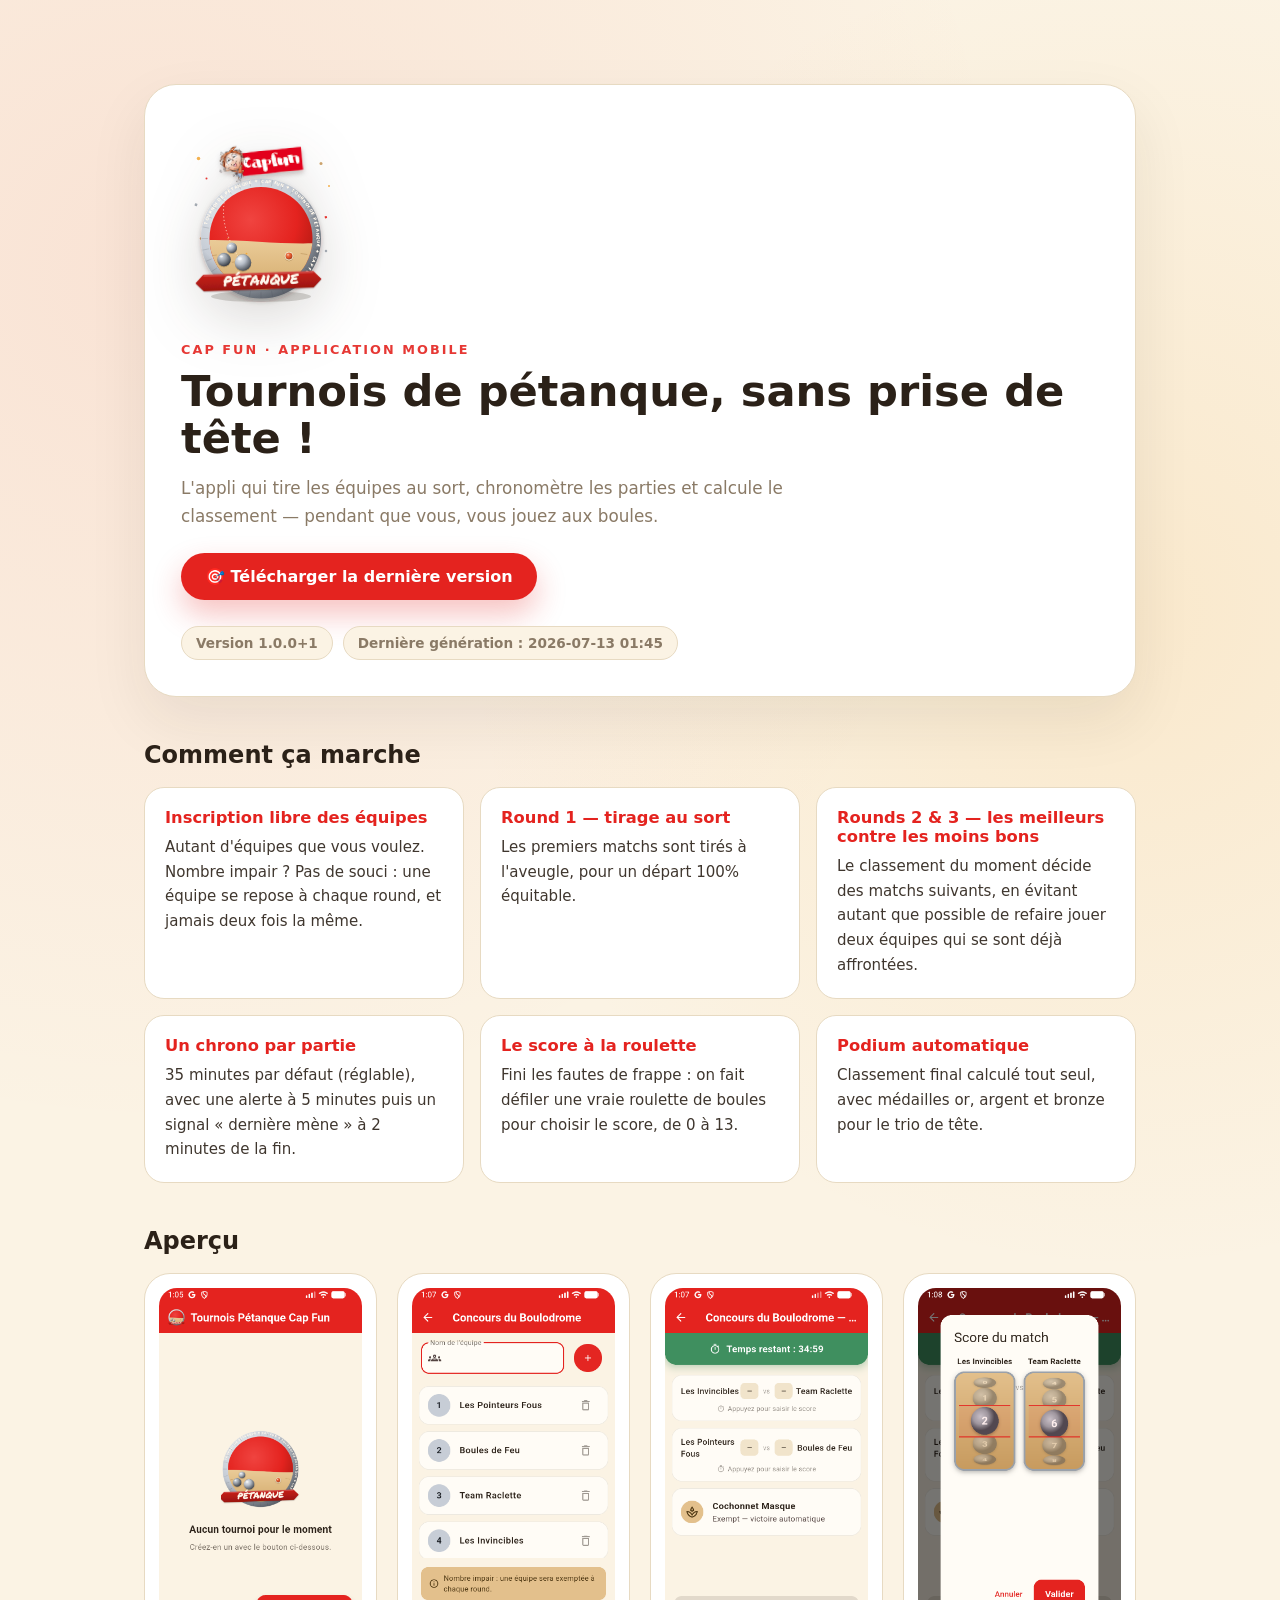
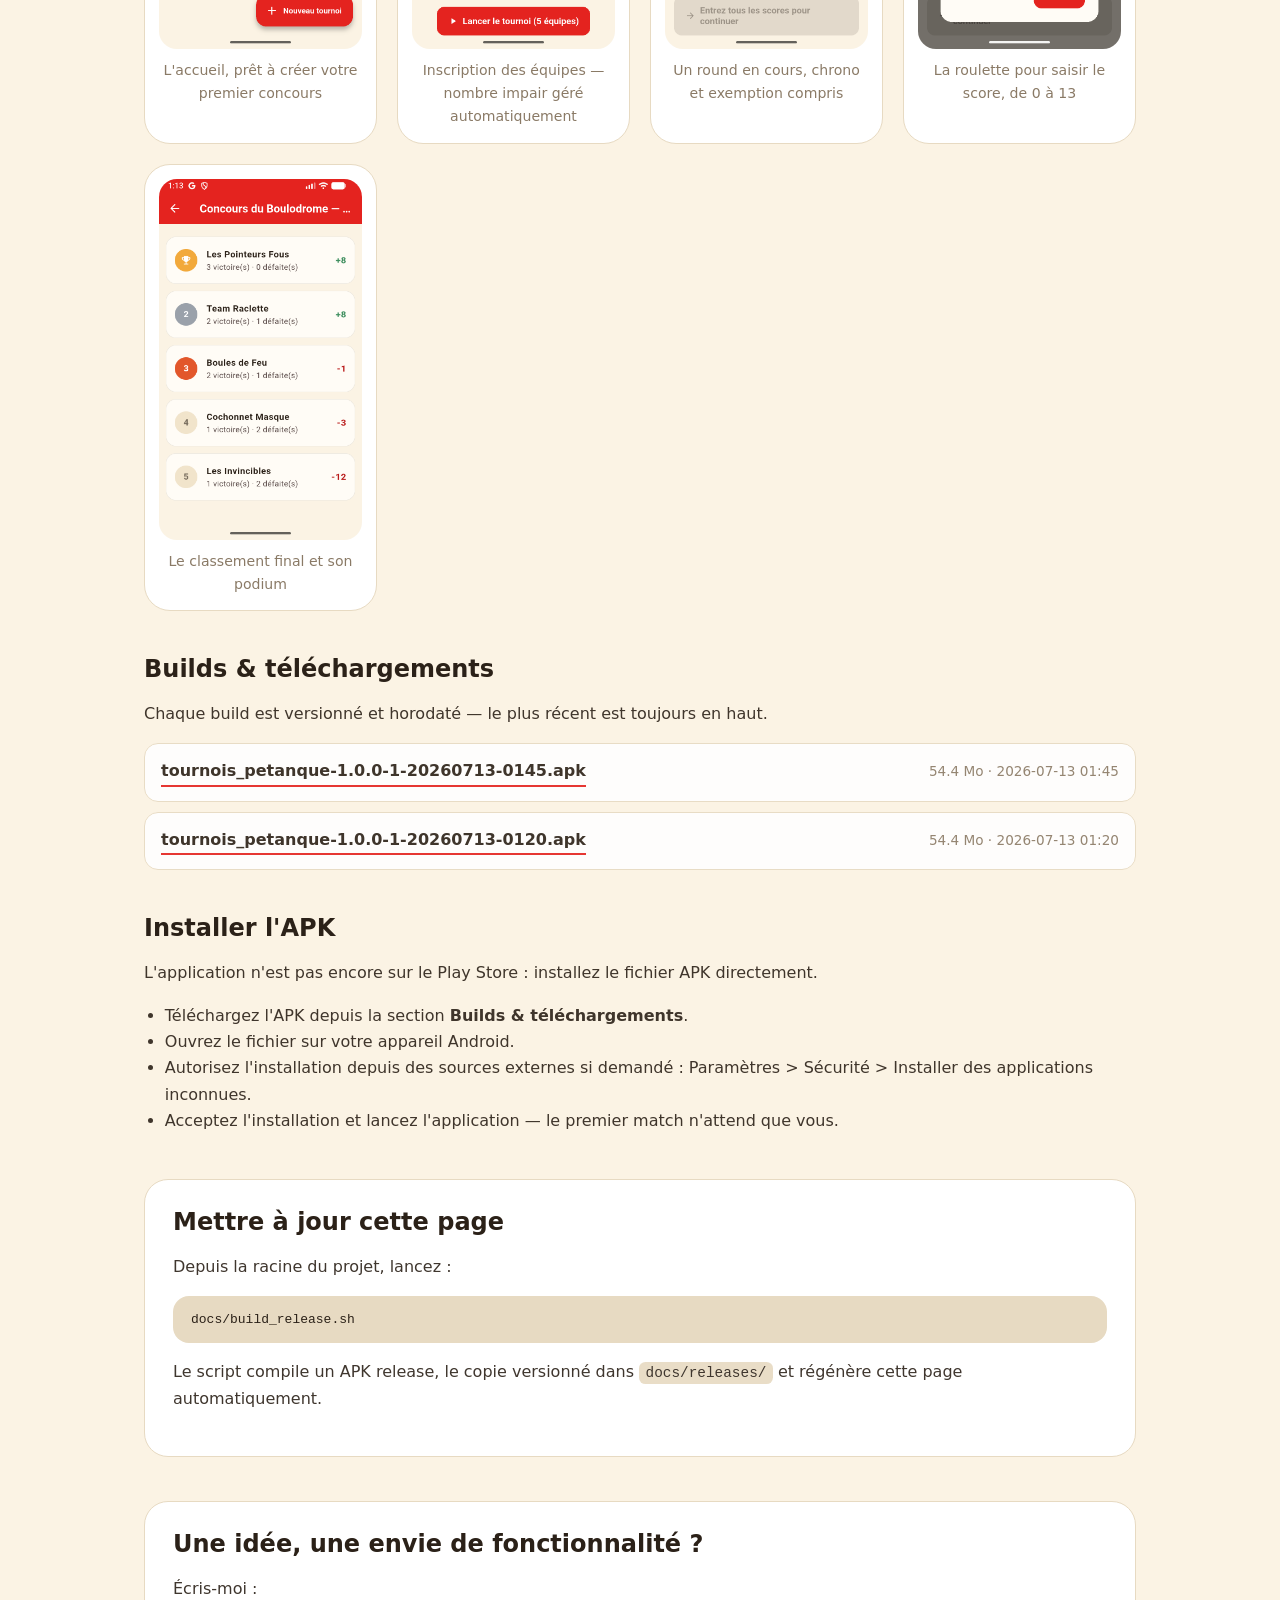
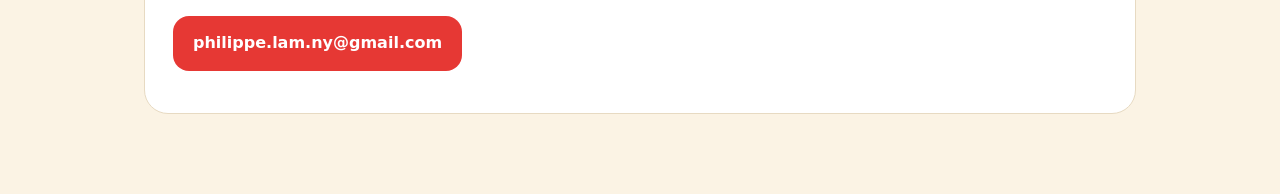
==== docs/index.html @ c79c9941 "ok" ====
<!DOCTYPE html>
<html lang="fr">
<head>
  <meta charset="UTF-8" />
  <meta name="viewport" content="width=device-width, initial-scale=1.0" />
  <meta name="theme-color" content="#E4231F" />
  <meta name="description" content="Cap Fun Pétanque — l'appli qui organise vos concours de pétanque en 3 rounds, tire au sort, chronomètre et calcule le classement." />
  <title>Tournois Pétanque Cap Fun</title>
  <link rel="icon" href="favicon.svg" type="image/svg+xml" />
  <link rel="stylesheet" href="styles.css" />
</head>
<body>
  <main>
    <section class="hero">
      <div class="hero-brand">
        <img src="logo.svg" alt="Logo Tournois Pétanque Cap Fun" class="hero-logo" />
        <div>
          <p class="eyebrow">Cap Fun · Application mobile</p>
          <h1>Tournois de pétanque, sans prise de tête !</h1>
          <p class="subtitle">L'appli qui tire les équipes au sort, chronomètre les parties et calcule le classement — pendant que vous, vous jouez aux boules.</p>
          <a class="cta" href="releases/tournois_petanque-1.0.0-1-20260713-0145.apk" download>🎯 Télécharger la dernière version</a>
        </div>
      </div>
      <div class="hero-badges">
        <span>Version 1.0.0+1</span>
        <span>Dernière génération : 2026-07-13 01:45</span>
      </div>
    </section>

    <section>
      <h2>Comment ça marche</h2>
      <div class="features-grid">
        <div class="feature-card"><h3>Inscription libre des équipes</h3><p>Autant d'équipes que vous voulez. Nombre impair ? Pas de souci : une équipe se repose à chaque round, et jamais deux fois la même.</p></div><div class="feature-card"><h3>Round 1 — tirage au sort</h3><p>Les premiers matchs sont tirés à l'aveugle, pour un départ 100% équitable.</p></div><div class="feature-card"><h3>Rounds 2 & 3 — les meilleurs contre les moins bons</h3><p>Le classement du moment décide des matchs suivants, en évitant autant que possible de refaire jouer deux équipes qui se sont déjà affrontées.</p></div><div class="feature-card"><h3>Un chrono par partie</h3><p>35 minutes par défaut (réglable), avec une alerte à 5 minutes puis un signal « dernière mène » à 2 minutes de la fin.</p></div><div class="feature-card"><h3>Le score à la roulette</h3><p>Fini les fautes de frappe : on fait défiler une vraie roulette de boules pour choisir le score, de 0 à 13.</p></div><div class="feature-card"><h3>Podium automatique</h3><p>Classement final calculé tout seul, avec médailles or, argent et bronze pour le trio de tête.</p></div>
      </div>
    </section>

    <section class="screens">
      <h2>Aperçu</h2>
      <div class="screens-grid">
        <div class="screen-card"><img src="screenshots/screen_home_empty.png" alt="L'accueil, prêt à créer votre premier concours" /><p>L'accueil, prêt à créer votre premier concours</p></div><div class="screen-card"><img src="screenshots/screen_registration.png" alt="Inscription des équipes — nombre impair géré automatiquement" /><p>Inscription des équipes — nombre impair géré automatiquement</p></div><div class="screen-card"><img src="screenshots/screen_round.png" alt="Un round en cours, chrono et exemption compris" /><p>Un round en cours, chrono et exemption compris</p></div><div class="screen-card"><img src="screenshots/screen_score_roulette.png" alt="La roulette pour saisir le score, de 0 à 13" /><p>La roulette pour saisir le score, de 0 à 13</p></div><div class="screen-card"><img src="screenshots/screen_standings.png" alt="Le classement final et son podium" /><p>Le classement final et son podium</p></div>
      </div>
    </section>

    <section id="builds">
      <h2>Builds &amp; téléchargements</h2>
      <p>Chaque build est versionné et horodaté — le plus récent est toujours en haut.</p>
      <ul class="link-list release-list">
        <li><a href="releases/tournois_petanque-1.0.0-1-20260713-0145.apk" download>tournois_petanque-1.0.0-1-20260713-0145.apk</a><span class="meta">54.4 Mo · 2026-07-13 01:45</span></li><li><a href="releases/tournois_petanque-1.0.0-1-20260713-0120.apk" download>tournois_petanque-1.0.0-1-20260713-0120.apk</a><span class="meta">54.4 Mo · 2026-07-13 01:20</span></li>
      </ul>
    </section>

    <section>
      <h2>Installer l'APK</h2>
      <p>L'application n'est pas encore sur le Play Store : installez le fichier APK directement.</p>
      <ul>
        <li>Téléchargez l'APK depuis la section <strong>Builds &amp; téléchargements</strong>.</li>
        <li>Ouvrez le fichier sur votre appareil Android.</li>
        <li>Autorisez l'installation depuis des sources externes si demandé : Paramètres &gt; Sécurité &gt; Installer des applications inconnues.</li>
        <li>Acceptez l'installation et lancez l'application — le premier match n'attend que vous.</li>
      </ul>
    </section>

    <section class="callout">
      <h2>Mettre à jour cette page</h2>
      <p>Depuis la racine du projet, lancez :</p>
      <pre>docs/build_release.sh</pre>
      <p>Le script compile un APK release, le copie versionné dans <code>docs/releases/</code> et régénère cette page automatiquement.</p>
    </section>

    <section class="contact-block">
      <h2>Une idée, une envie de fonctionnalité ?</h2>
      <p>Écris-moi :</p>
      <p class="contact-link"><a href="mailto:philippe.lam.ny@gmail.com?subject=Id%C3%A9e%20Tournois%20P%C3%A9tanque%20Cap%20Fun">philippe.lam.ny@gmail.com</a></p>
    </section>
  </main>
</body>
</html>
---- docs/styles.css ----
* {
  box-sizing: border-box;
}

:root {
  --bg: #FBF3E4;
  --card: #FFFFFF;
  --ink: #2B2118;
  --muted: #8A7A66;
  --accent: #E4231F;
  --accent-deep: #A8180F;
  --steel: #9AA1AA;
  --steel-light: #C7CDD6;
  --sand: #E3C08C;
  --sand-deep: #C79A5E;
  --spark: #F2A93B;
  --ring: #E7DAC2;
  color-scheme: light;
}

@media (prefers-color-scheme: dark) {
  :root {
    --bg: #1C140D;
    --card: #271C13;
    --ink: #F3E6D4;
    --muted: #B7A48C;
    --accent: #FF6B5F;
    --accent-deep: #FF9E94;
    --ring: #3A2C1E;
    color-scheme: dark;
  }
}

html, body {
  margin: 0;
  background: var(--bg);
  color: var(--ink);
  font-family: -apple-system, BlinkMacSystemFont, "Segoe UI", Inter, system-ui, sans-serif;
  -webkit-font-smoothing: antialiased;
}

body {
  background:
    radial-gradient(circle at 12% 8%, rgba(228, 35, 31, 0.08), transparent 26%),
    radial-gradient(circle at 88% 18%, rgba(242, 169, 59, 0.14), transparent 22%),
    var(--bg);
}

main {
  max-width: 1040px;
  margin: 0 auto;
  padding: 40px 24px 80px;
}

section {
  margin-top: 44px;
}

h2 {
  margin: 0 0 18px;
  font-size: 1.5rem;
  font-weight: 800;
}

p, li {
  color: var(--ink);
  opacity: 0.9;
  line-height: 1.65;
}

/* ---- hero ---- */

.hero {
  border: 1px solid var(--ring);
  background: var(--card);
  border-radius: 32px;
  padding: 36px;
  box-shadow: 0 24px 60px rgba(43, 33, 24, 0.08);
}

.hero-brand {
  display: flex;
  align-items: flex-start;
  gap: 28px;
  flex-wrap: wrap;
}

.hero-logo {
  width: 160px;
  min-width: 140px;
  flex-shrink: 0;
  filter: drop-shadow(0 18px 30px rgba(43, 33, 24, 0.18));
}

.eyebrow {
  margin: 0 0 8px;
  text-transform: uppercase;
  letter-spacing: 0.16em;
  color: var(--accent);
  font-weight: 800;
  font-size: 0.8rem;
}

.hero h1 {
  margin: 0;
  font-size: clamp(1.9rem, 3.6vw, 2.7rem);
  line-height: 1.08;
  font-weight: 800;
}

.subtitle {
  margin: 14px 0 0;
  max-width: 620px;
  color: var(--muted);
  font-size: 1.05rem;
  opacity: 1;
}

.cta {
  display: inline-flex;
  align-items: center;
  gap: 8px;
  margin-top: 22px;
  padding: 14px 24px;
  border-radius: 999px;
  background: var(--accent);
  color: #fff;
  font-weight: 800;
  text-decoration: none;
  box-shadow: 0 14px 30px rgba(228, 35, 31, 0.28);
}

.cta:hover {
  background: var(--accent-deep);
}

.hero-badges {
  display: flex;
  flex-wrap: wrap;
  gap: 10px;
  margin-top: 26px;
}

.hero-badges span {
  display: inline-flex;
  align-items: center;
  padding: 8px 14px;
  border-radius: 999px;
  border: 1px solid var(--ring);
  background: var(--bg);
  font-size: 0.85rem;
  font-weight: 700;
  color: var(--muted);
}

/* ---- features ---- */

.features-grid {
  display: grid;
  gap: 16px;
  grid-template-columns: repeat(auto-fit, minmax(240px, 1fr));
}

.feature-card {
  background: var(--card);
  border: 1px solid var(--ring);
  border-radius: 20px;
  padding: 20px;
}

.feature-card h3 {
  margin: 0 0 8px;
  font-size: 1.02rem;
  font-weight: 800;
  color: var(--accent);
}

.feature-card p {
  margin: 0;
  font-size: 0.94rem;
}

/* ---- screenshots ---- */

.screens-grid {
  display: grid;
  gap: 20px;
  grid-template-columns: repeat(auto-fit, minmax(210px, 1fr));
}

.screen-card {
  background: var(--card);
  border: 1px solid var(--ring);
  border-radius: 26px;
  padding: 14px;
}

.screen-card img {
  width: 100%;
  height: auto;
  border-radius: 18px;
  display: block;
  margin-bottom: 10px;
}

.screen-card p {
  margin: 0;
  font-size: 0.88rem;
  text-align: center;
  color: var(--muted);
  opacity: 1;
}

/* ---- lists / releases ---- */

ul {
  padding-left: 1.3rem;
  margin: 0;
}

ul.link-list {
  list-style: none;
  padding: 0;
  margin: 0;
}

.release-list li {
  display: flex;
  align-items: baseline;
  justify-content: space-between;
  flex-wrap: wrap;
  gap: 6px;
  padding: 14px 16px;
  margin-bottom: 10px;
  background: var(--card);
  border: 1px solid var(--ring);
  border-radius: 14px;
}

.release-list a {
  color: var(--ink);
  font-weight: 700;
  text-decoration: none;
  border-bottom: 2px solid var(--accent);
}

.release-list a:hover {
  color: var(--accent);
}

.release-list .meta {
  color: var(--muted);
  font-size: 0.85rem;
}

code {
  font-family: ui-monospace, SFMono-Regular, Menlo, Monaco, Consolas, "Liberation Mono", "Courier New", monospace;
  background: var(--ring);
  padding: 0.2rem 0.4rem;
  border-radius: 0.4rem;
  font-size: 0.9em;
}

pre {
  margin: 14px 0 0;
  padding: 16px 18px;
  border-radius: 16px;
  background: var(--ring);
  overflow-x: auto;
}

.callout {
  border: 1px solid var(--ring);
  background: var(--card);
  padding: 28px;
  border-radius: 24px;
}

.contact-block {
  border: 1px solid var(--ring);
  background: var(--card);
  padding: 28px;
  border-radius: 24px;
}

.contact-block p {
  margin: 0 0 14px;
}

.contact-link a {
  display: inline-flex;
  align-items: center;
  padding: 14px 20px;
  border-radius: 16px;
  background: var(--accent);
  color: #fff;
  font-weight: 700;
  text-decoration: none;
}

.contact-link a:hover {
  background: var(--accent-deep);
}

@media (max-width: 720px) {
  main {
    padding: 24px 16px 56px;
  }

  .hero {
    padding: 24px;
  }

  .hero-brand {
    justify-content: center;
    text-align: center;
  }

  .hero-logo {
    width: 120px;
    min-width: auto;
    margin: 0 auto;
  }

  .hero-badges {
    justify-content: center;
  }

  .subtitle {
    max-width: none;
  }
}
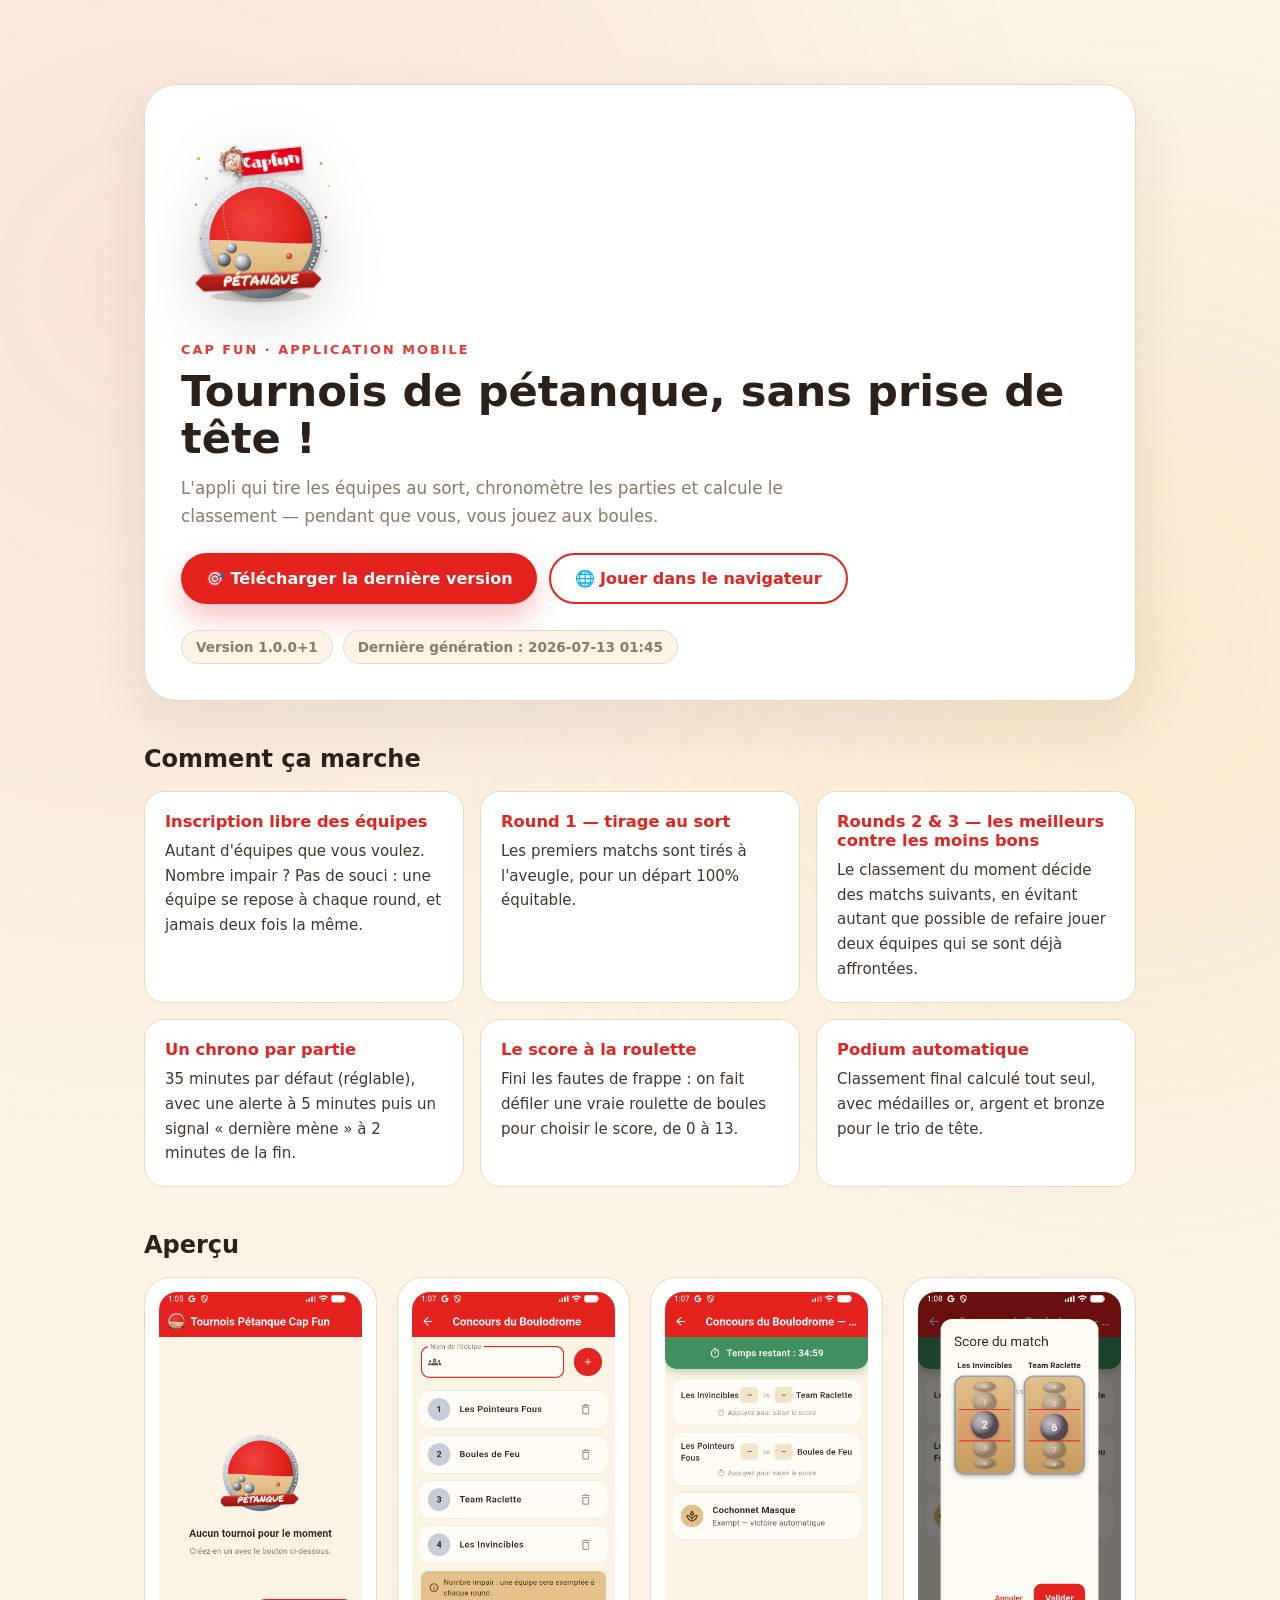
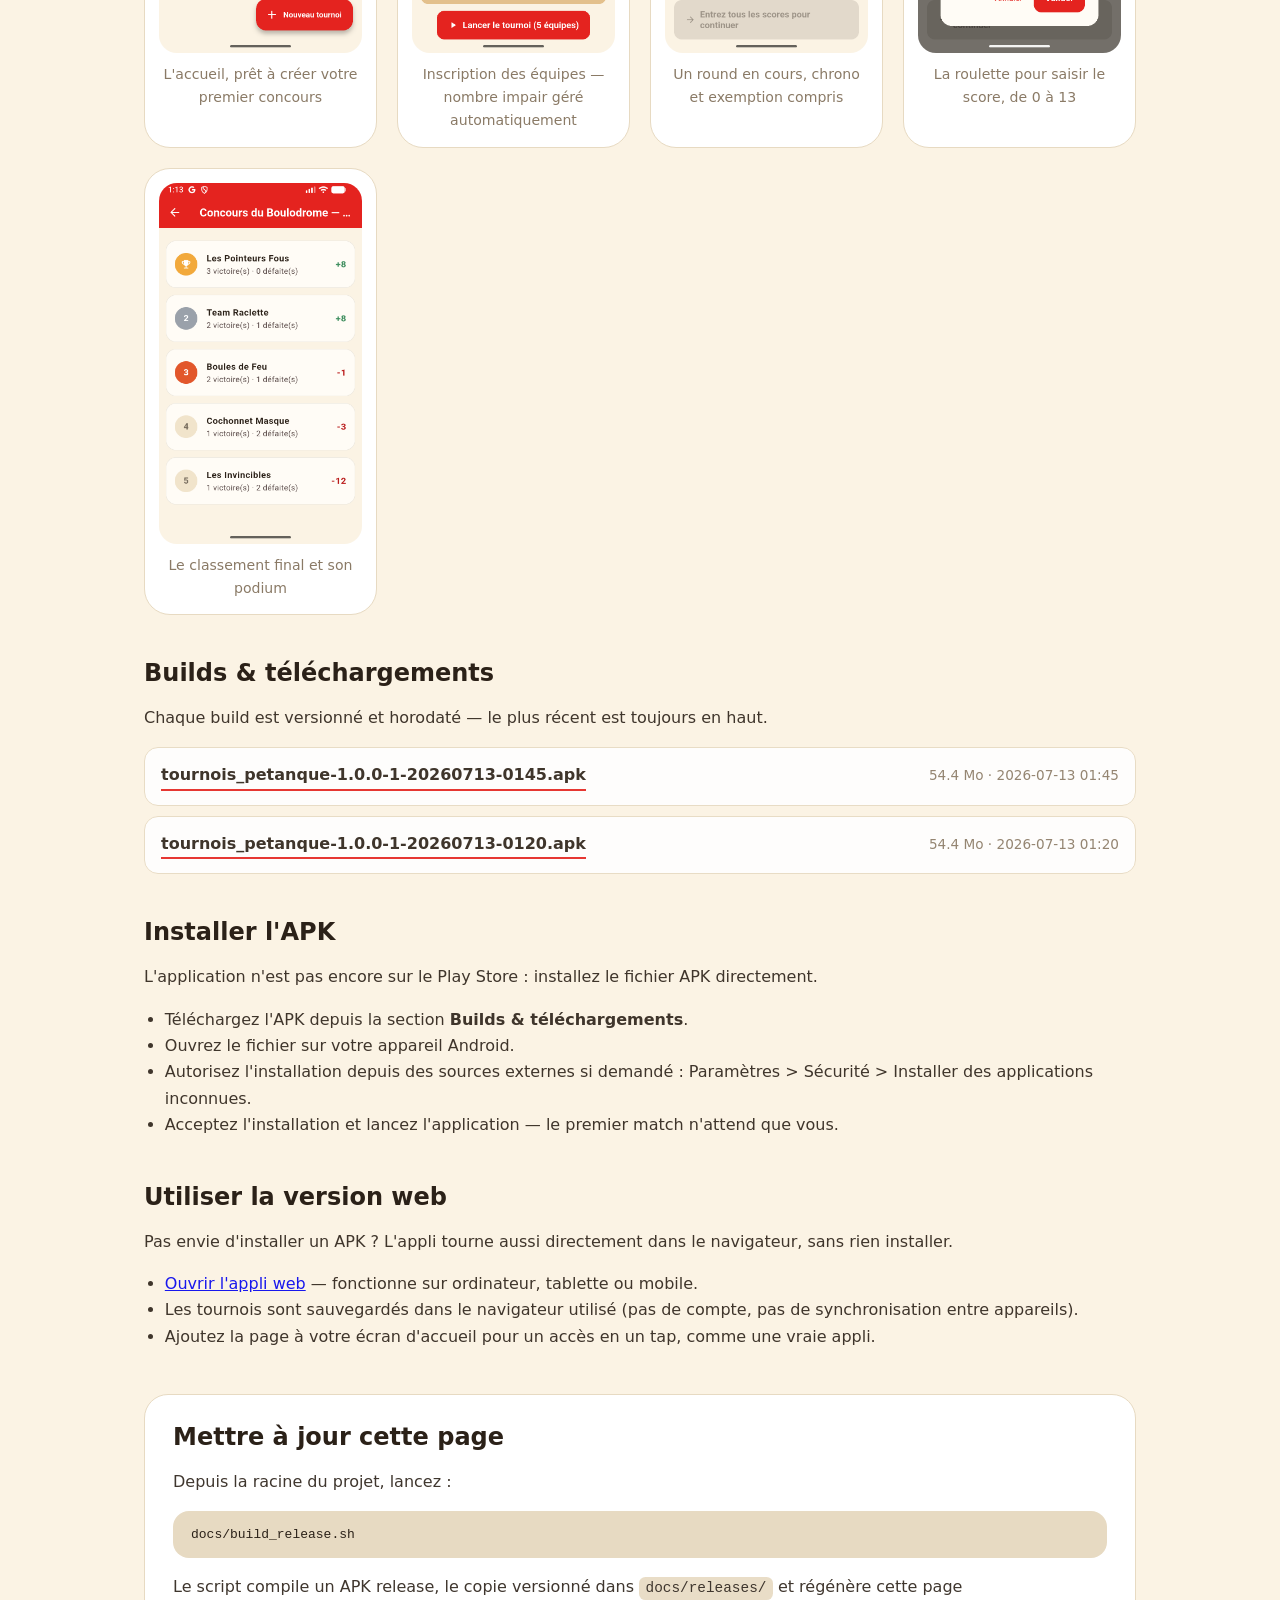
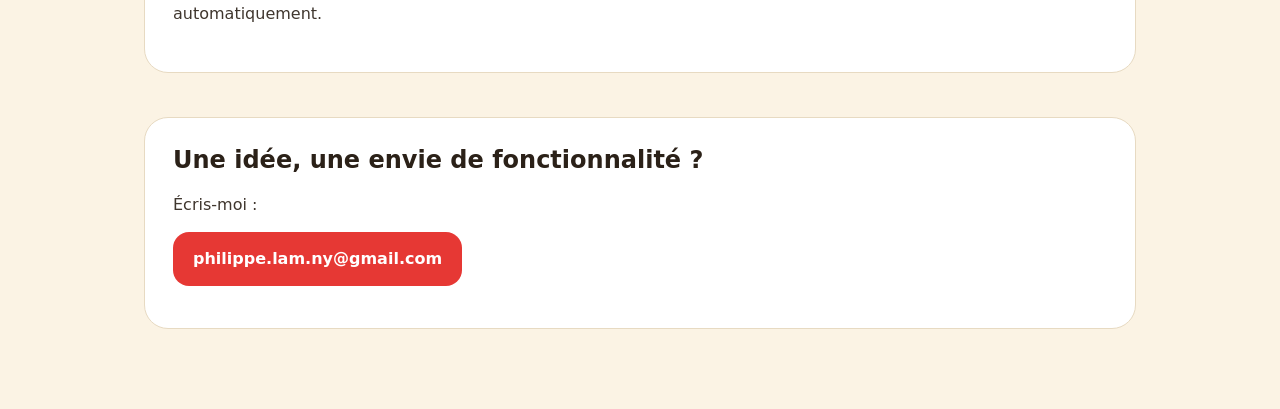
==== commit 69ae4435: "version web" ====
--- a/docs/index.html
+++ b/docs/index.html
@@ -18,7 +18,10 @@
           <p class="eyebrow">Cap Fun · Application mobile</p>
           <h1>Tournois de pétanque, sans prise de tête !</h1>
           <p class="subtitle">L'appli qui tire les équipes au sort, chronomètre les parties et calcule le classement — pendant que vous, vous jouez aux boules.</p>
-          <a class="cta" href="releases/tournois_petanque-1.0.0-1-20260713-0145.apk" download>🎯 Télécharger la dernière version</a>
+          <div class="hero-ctas">
+            <a class="cta" href="releases/tournois_petanque-1.0.0-1-20260713-0145.apk" download>🎯 Télécharger la dernière version</a>
+            <a class="cta secondary" href="appli/">🌐 Jouer dans le navigateur</a>
+          </div>
         </div>
       </div>
       <div class="hero-badges">
@@ -60,6 +63,16 @@
       </ul>
     </section>
 
+    <section>
+      <h2>Utiliser la version web</h2>
+      <p>Pas envie d'installer un APK ? L'appli tourne aussi directement dans le navigateur, sans rien installer.</p>
+      <ul>
+        <li><a href="appli/">Ouvrir l'appli web</a> — fonctionne sur ordinateur, tablette ou mobile.</li>
+        <li>Les tournois sont sauvegardés dans le navigateur utilisé (pas de compte, pas de synchronisation entre appareils).</li>
+        <li>Ajoutez la page à votre écran d'accueil pour un accès en un tap, comme une vraie appli.</li>
+      </ul>
+    </section>
+
     <section class="callout">
       <h2>Mettre à jour cette page</h2>
       <p>Depuis la racine du projet, lancez :</p>
--- a/docs/styles.css
+++ b/docs/styles.css
@@ -116,6 +116,12 @@
   opacity: 1;
 }
 
+.hero-ctas {
+  display: flex;
+  flex-wrap: wrap;
+  gap: 12px;
+}
+
 .cta {
   display: inline-flex;
   align-items: center;
@@ -134,6 +140,18 @@
   background: var(--accent-deep);
 }
 
+.cta.secondary {
+  background: transparent;
+  color: var(--accent);
+  border: 2px solid var(--accent);
+  box-shadow: none;
+}
+
+.cta.secondary:hover {
+  background: var(--accent);
+  color: #fff;
+}
+
 .hero-badges {
   display: flex;
   flex-wrap: wrap;
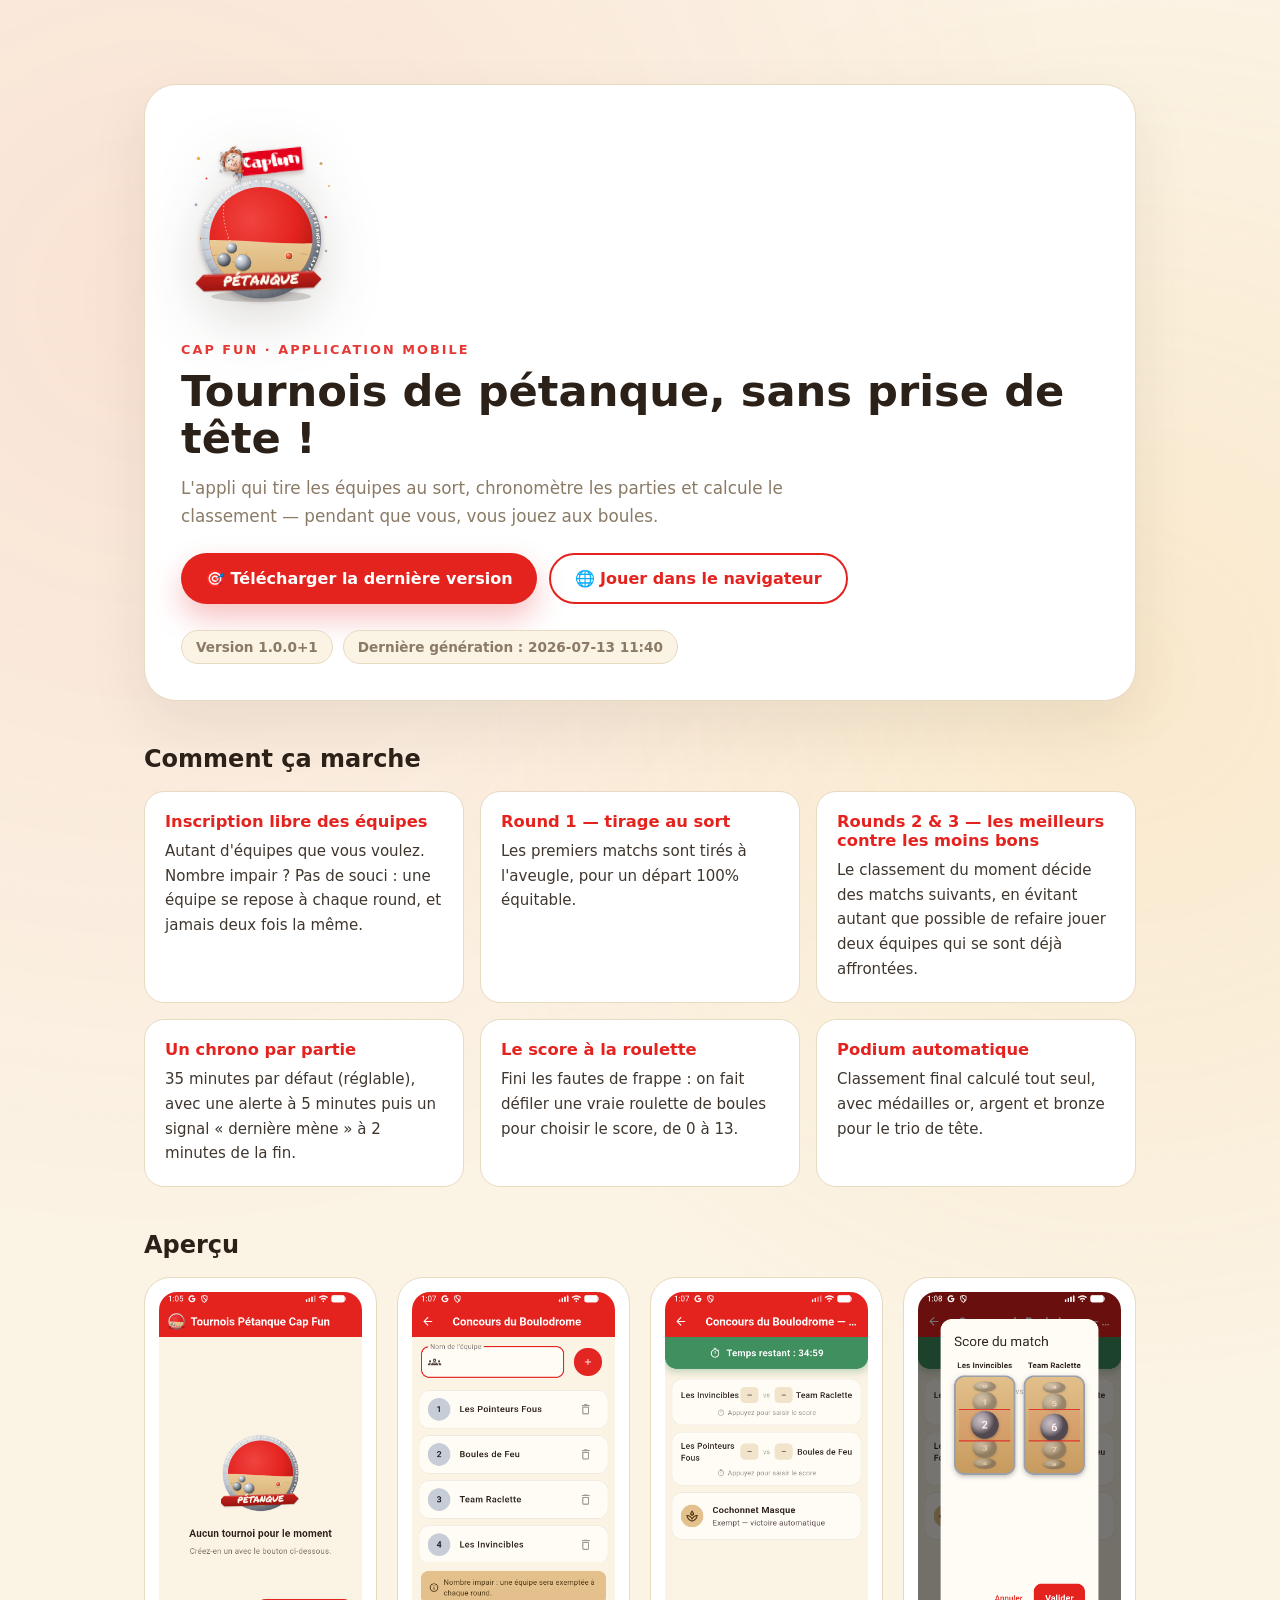
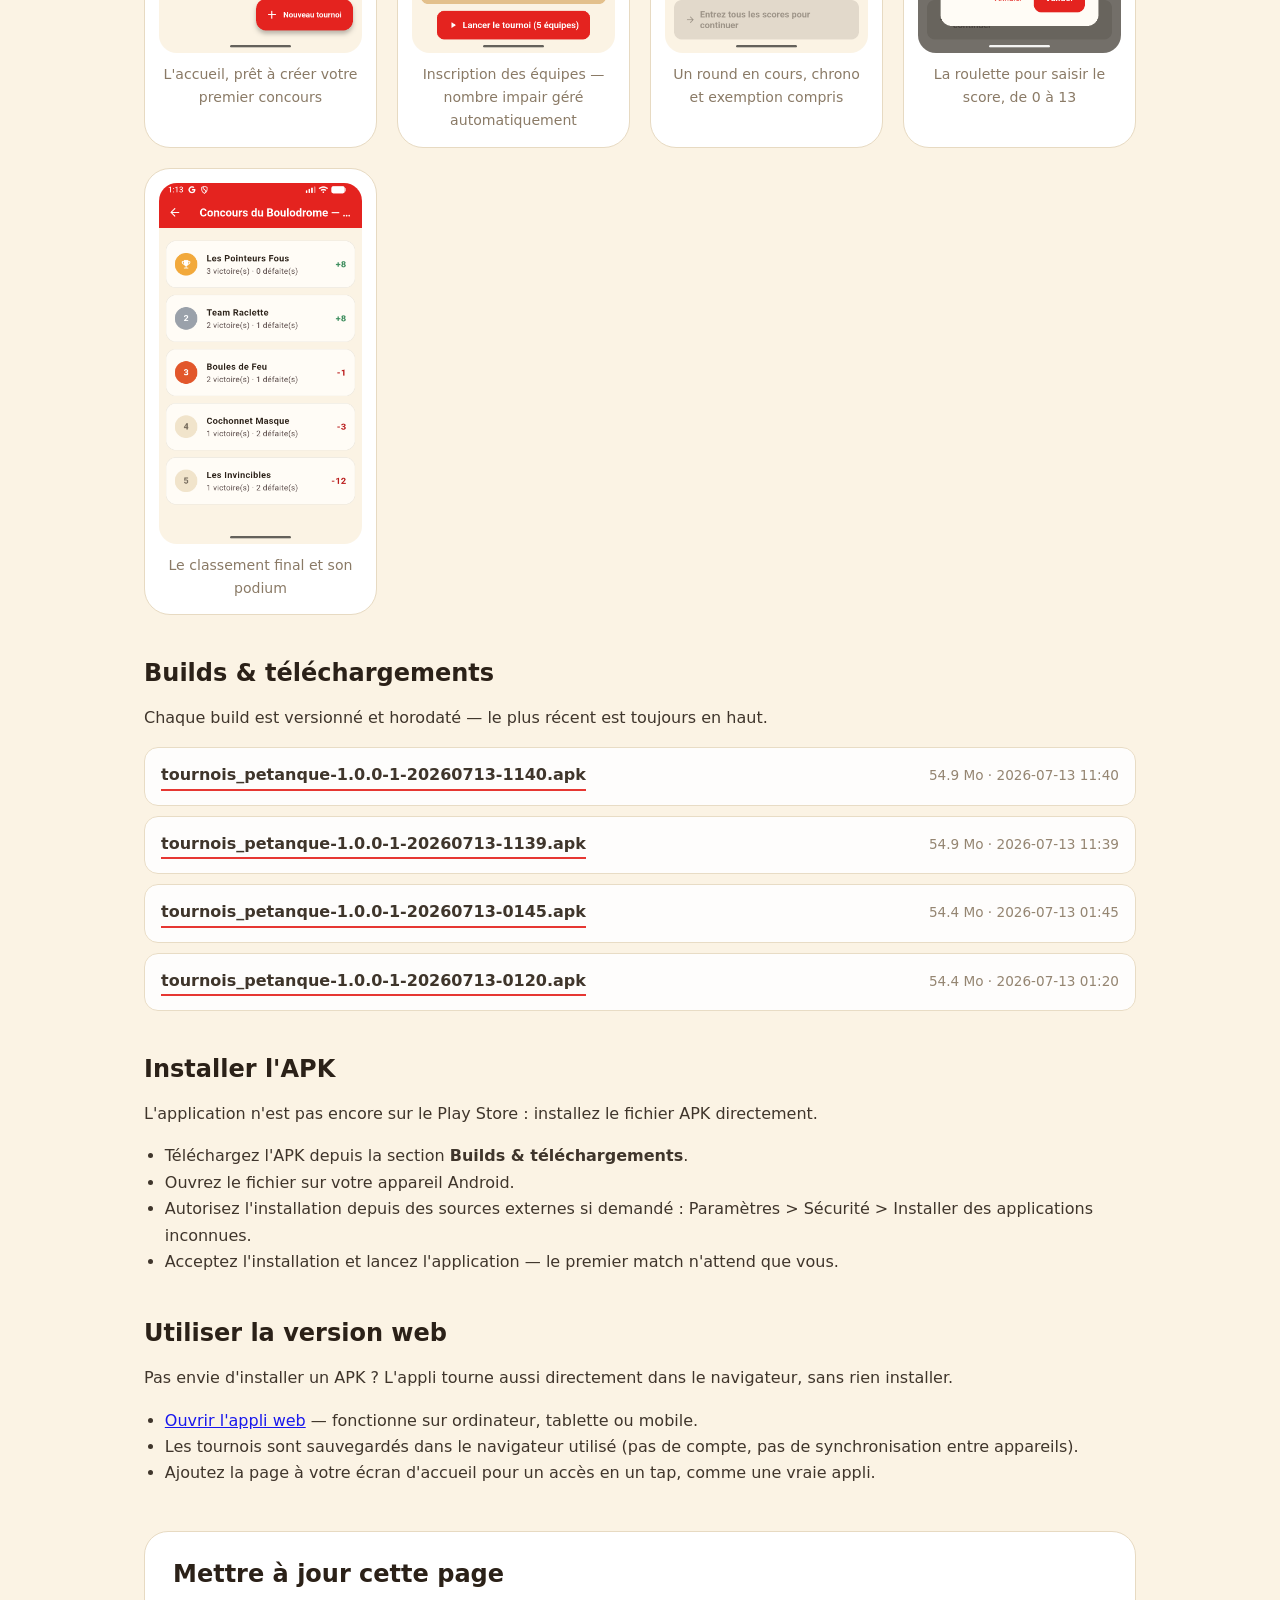
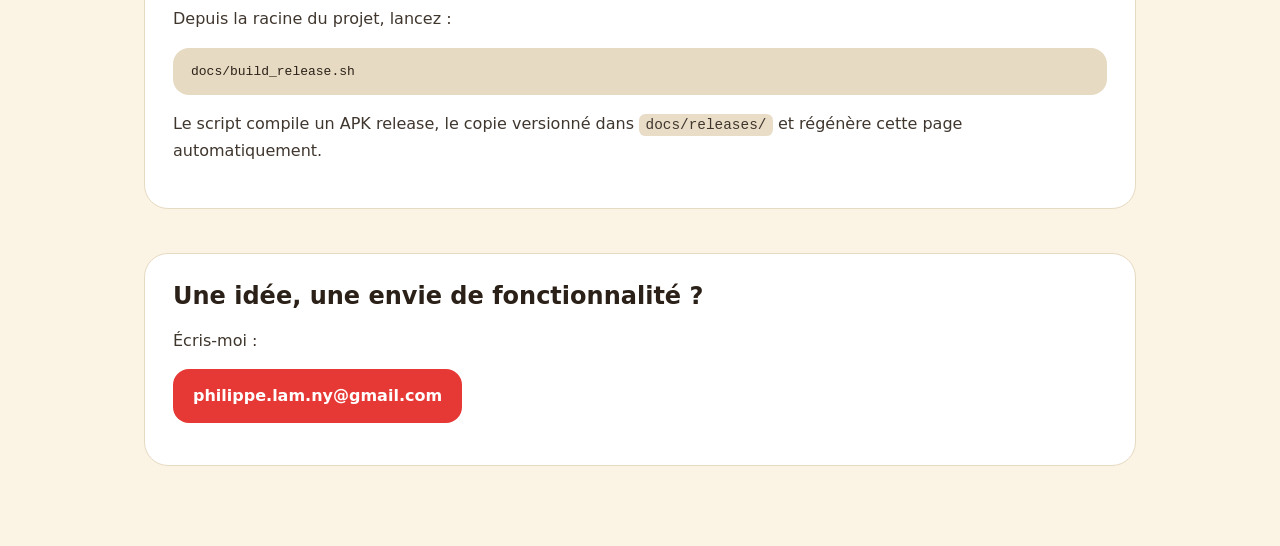
==== commit 8ab76a2b: "affiche du score" ====
--- a/docs/index.html
+++ b/docs/index.html
@@ -19,14 +19,14 @@
           <h1>Tournois de pétanque, sans prise de tête !</h1>
           <p class="subtitle">L'appli qui tire les équipes au sort, chronomètre les parties et calcule le classement — pendant que vous, vous jouez aux boules.</p>
           <div class="hero-ctas">
-            <a class="cta" href="releases/tournois_petanque-1.0.0-1-20260713-0145.apk" download>🎯 Télécharger la dernière version</a>
+            <a class="cta" href="releases/tournois_petanque-1.0.0-1-20260713-1140.apk" download>🎯 Télécharger la dernière version</a>
             <a class="cta secondary" href="appli/">🌐 Jouer dans le navigateur</a>
           </div>
         </div>
       </div>
       <div class="hero-badges">
         <span>Version 1.0.0+1</span>
-        <span>Dernière génération : 2026-07-13 01:45</span>
+        <span>Dernière génération : 2026-07-13 11:40</span>
       </div>
     </section>
 
@@ -48,7 +48,7 @@
       <h2>Builds &amp; téléchargements</h2>
       <p>Chaque build est versionné et horodaté — le plus récent est toujours en haut.</p>
       <ul class="link-list release-list">
-        <li><a href="releases/tournois_petanque-1.0.0-1-20260713-0145.apk" download>tournois_petanque-1.0.0-1-20260713-0145.apk</a><span class="meta">54.4 Mo · 2026-07-13 01:45</span></li><li><a href="releases/tournois_petanque-1.0.0-1-20260713-0120.apk" download>tournois_petanque-1.0.0-1-20260713-0120.apk</a><span class="meta">54.4 Mo · 2026-07-13 01:20</span></li>
+        <li><a href="releases/tournois_petanque-1.0.0-1-20260713-1140.apk" download>tournois_petanque-1.0.0-1-20260713-1140.apk</a><span class="meta">54.9 Mo · 2026-07-13 11:40</span></li><li><a href="releases/tournois_petanque-1.0.0-1-20260713-1139.apk" download>tournois_petanque-1.0.0-1-20260713-1139.apk</a><span class="meta">54.9 Mo · 2026-07-13 11:39</span></li><li><a href="releases/tournois_petanque-1.0.0-1-20260713-0145.apk" download>tournois_petanque-1.0.0-1-20260713-0145.apk</a><span class="meta">54.4 Mo · 2026-07-13 01:45</span></li><li><a href="releases/tournois_petanque-1.0.0-1-20260713-0120.apk" download>tournois_petanque-1.0.0-1-20260713-0120.apk</a><span class="meta">54.4 Mo · 2026-07-13 01:20</span></li>
       </ul>
     </section>
 
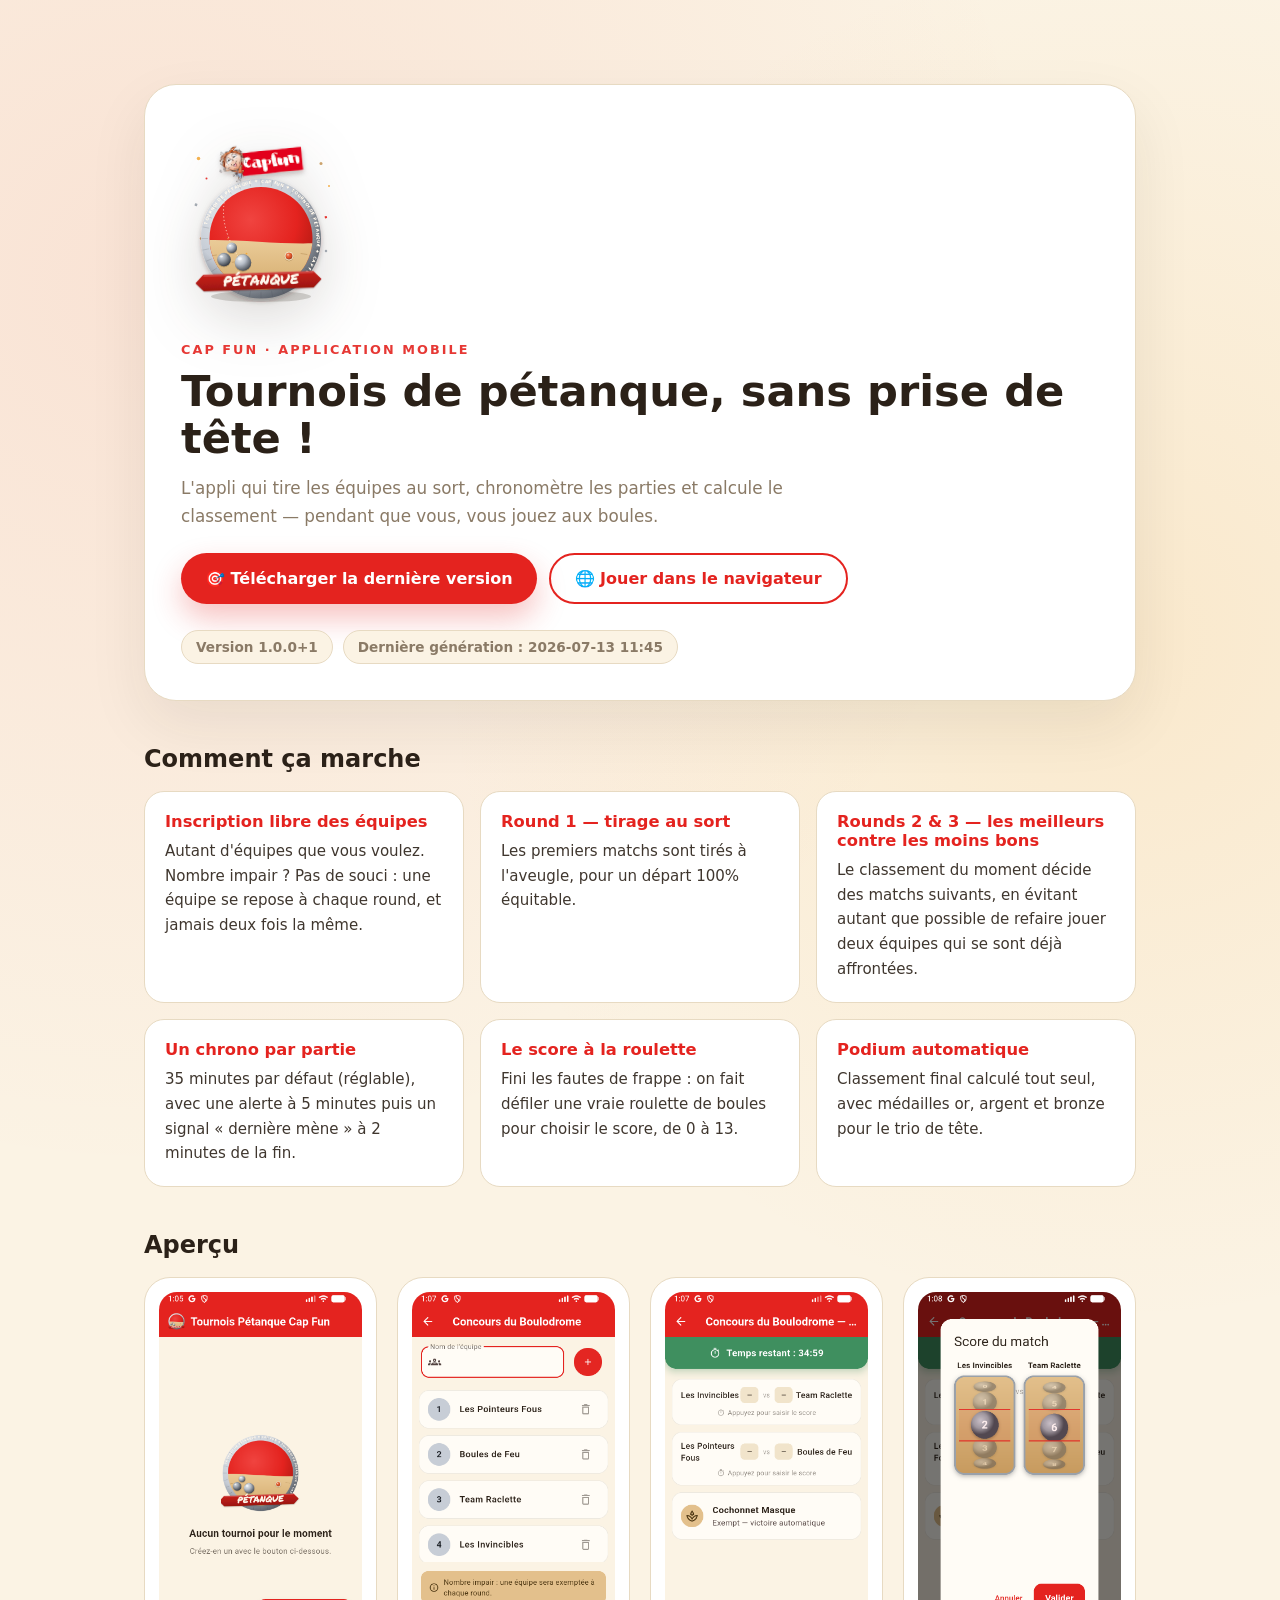
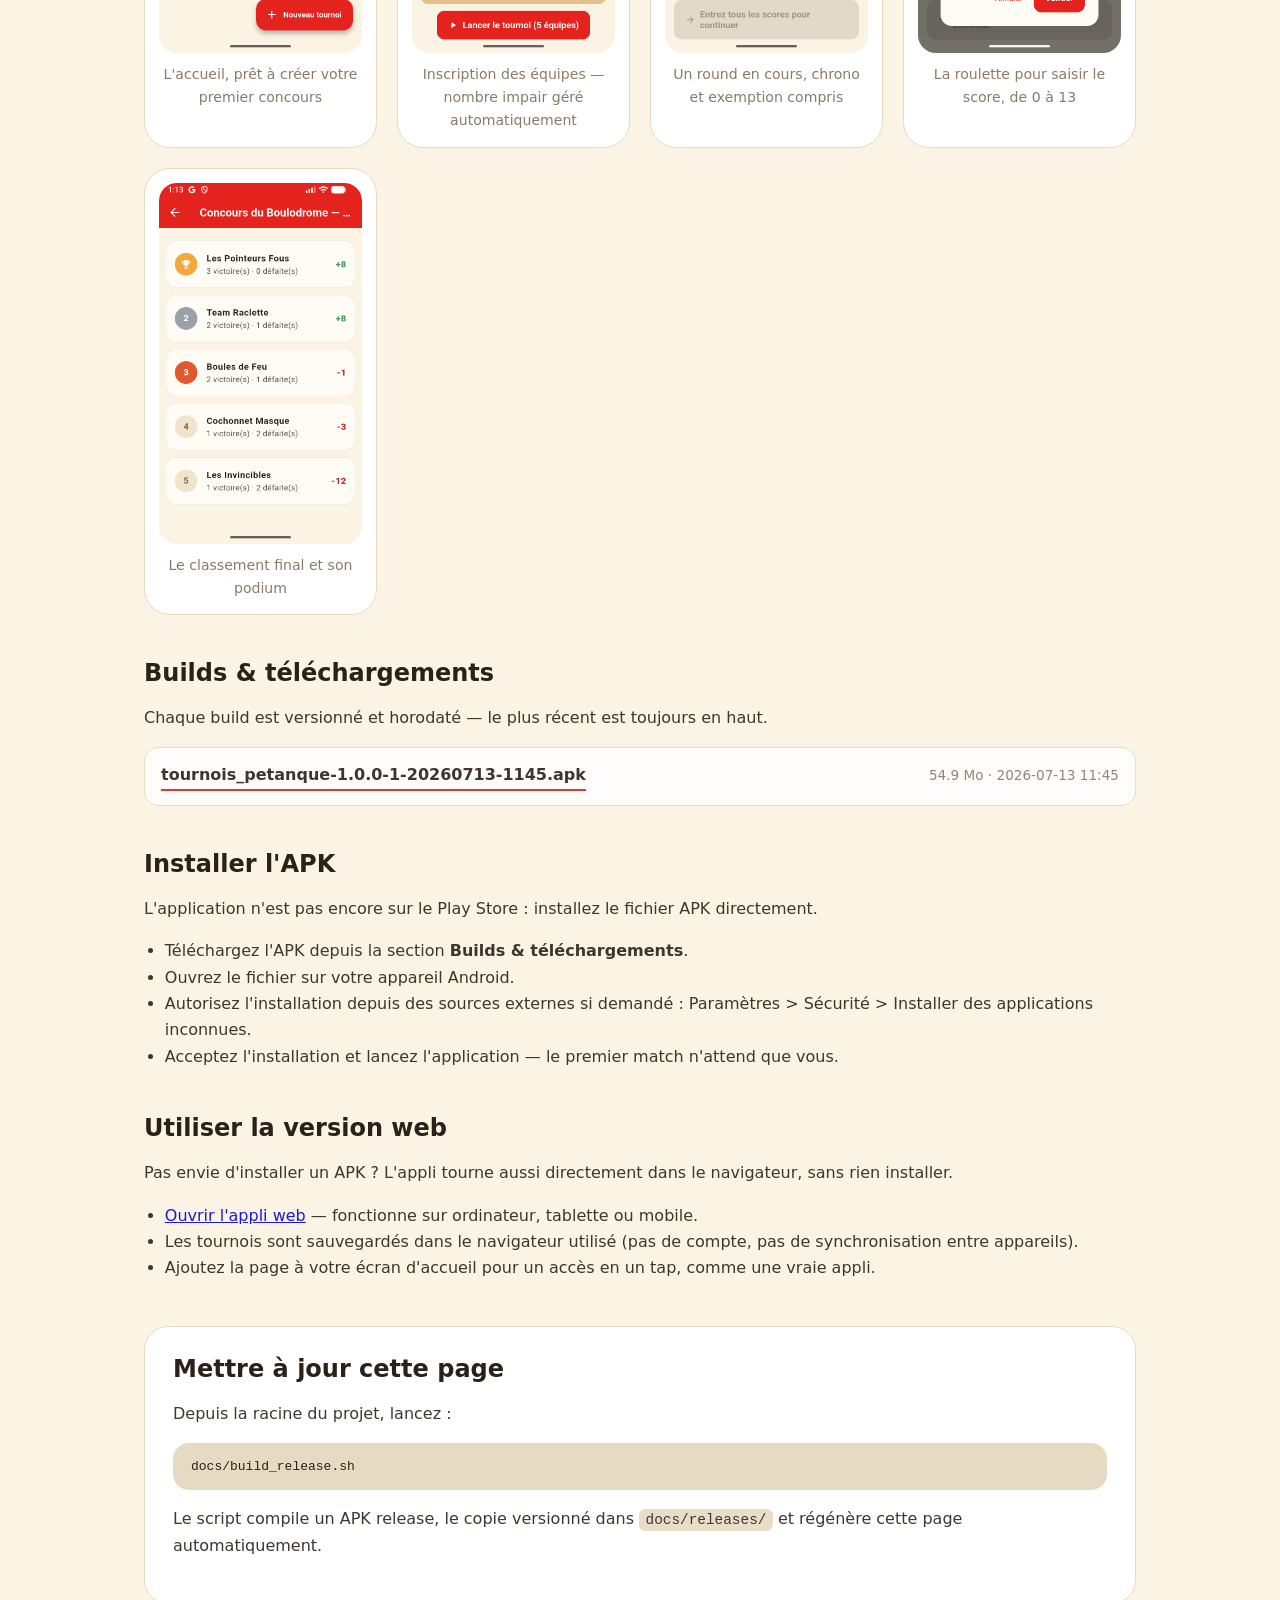
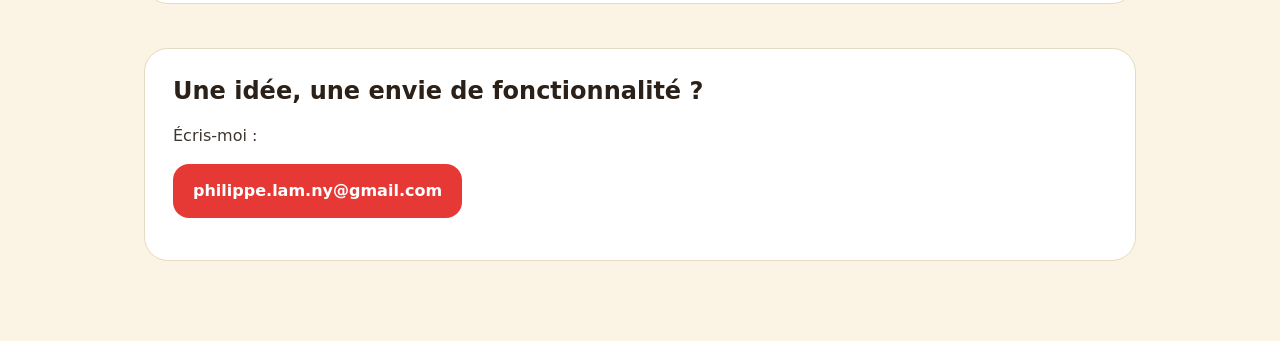
==== commit f5babc5c: "clean release" ====
--- a/docs/index.html
+++ b/docs/index.html
@@ -19,14 +19,14 @@
           <h1>Tournois de pétanque, sans prise de tête !</h1>
           <p class="subtitle">L'appli qui tire les équipes au sort, chronomètre les parties et calcule le classement — pendant que vous, vous jouez aux boules.</p>
           <div class="hero-ctas">
-            <a class="cta" href="releases/tournois_petanque-1.0.0-1-20260713-1140.apk" download>🎯 Télécharger la dernière version</a>
+            <a class="cta" href="releases/tournois_petanque-1.0.0-1-20260713-1145.apk" download>🎯 Télécharger la dernière version</a>
             <a class="cta secondary" href="appli/">🌐 Jouer dans le navigateur</a>
           </div>
         </div>
       </div>
       <div class="hero-badges">
         <span>Version 1.0.0+1</span>
-        <span>Dernière génération : 2026-07-13 11:40</span>
+        <span>Dernière génération : 2026-07-13 11:45</span>
       </div>
     </section>
 
@@ -48,7 +48,7 @@
       <h2>Builds &amp; téléchargements</h2>
       <p>Chaque build est versionné et horodaté — le plus récent est toujours en haut.</p>
       <ul class="link-list release-list">
-        <li><a href="releases/tournois_petanque-1.0.0-1-20260713-1140.apk" download>tournois_petanque-1.0.0-1-20260713-1140.apk</a><span class="meta">54.9 Mo · 2026-07-13 11:40</span></li><li><a href="releases/tournois_petanque-1.0.0-1-20260713-1139.apk" download>tournois_petanque-1.0.0-1-20260713-1139.apk</a><span class="meta">54.9 Mo · 2026-07-13 11:39</span></li><li><a href="releases/tournois_petanque-1.0.0-1-20260713-0145.apk" download>tournois_petanque-1.0.0-1-20260713-0145.apk</a><span class="meta">54.4 Mo · 2026-07-13 01:45</span></li><li><a href="releases/tournois_petanque-1.0.0-1-20260713-0120.apk" download>tournois_petanque-1.0.0-1-20260713-0120.apk</a><span class="meta">54.4 Mo · 2026-07-13 01:20</span></li>
+        <li><a href="releases/tournois_petanque-1.0.0-1-20260713-1145.apk" download>tournois_petanque-1.0.0-1-20260713-1145.apk</a><span class="meta">54.9 Mo · 2026-07-13 11:45</span></li>
       </ul>
     </section>
 
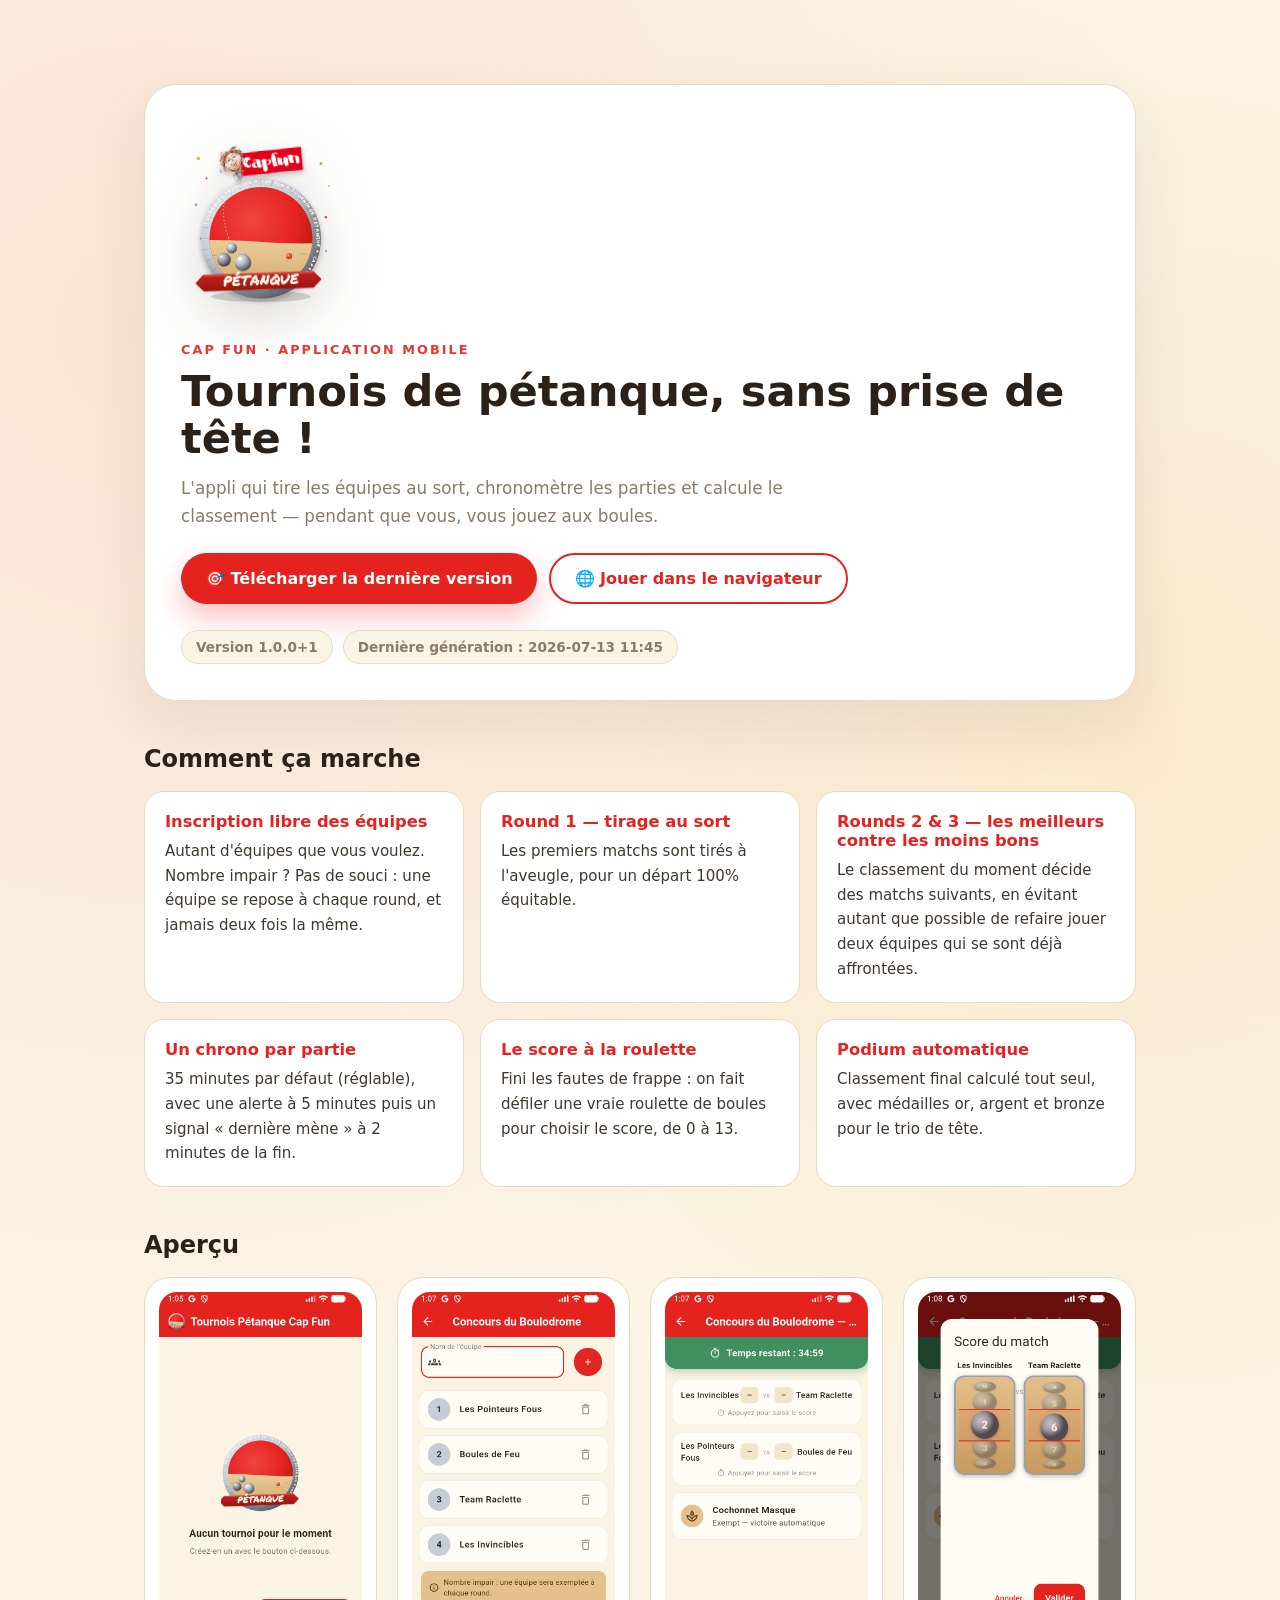
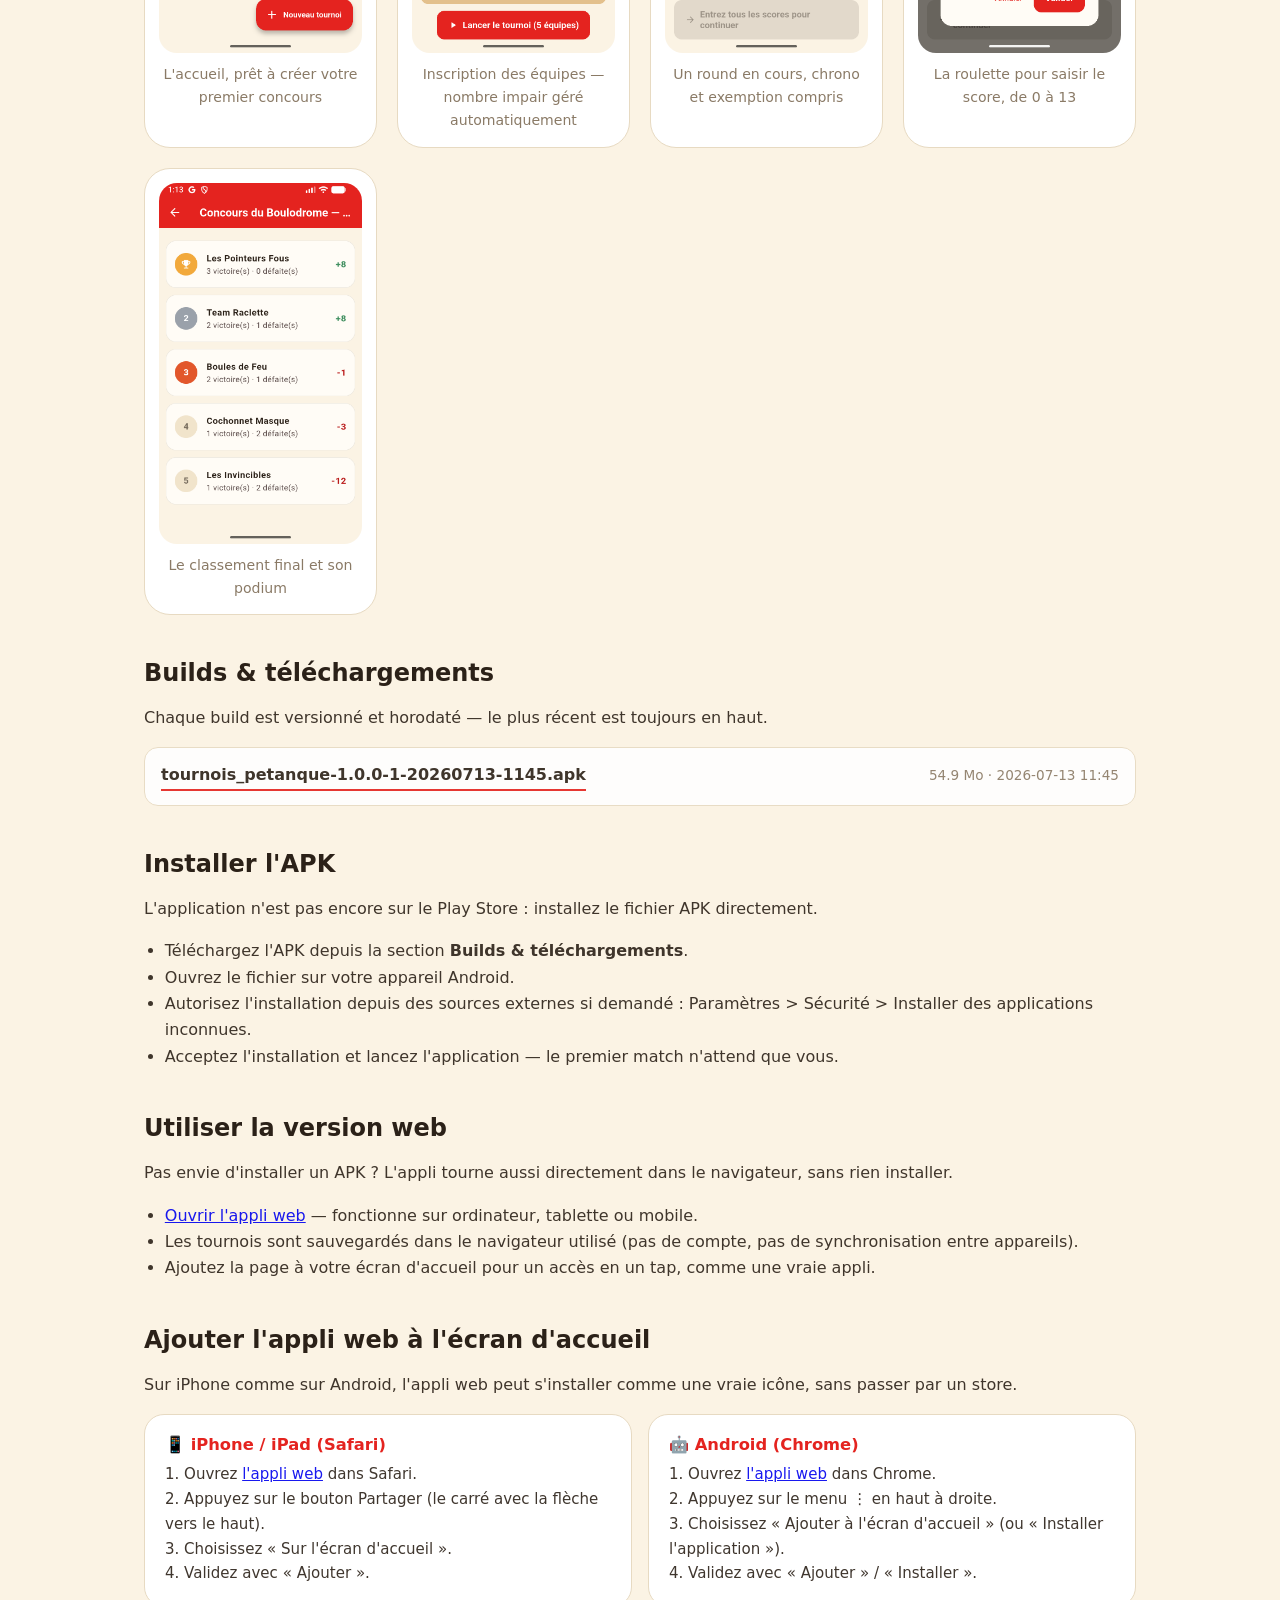
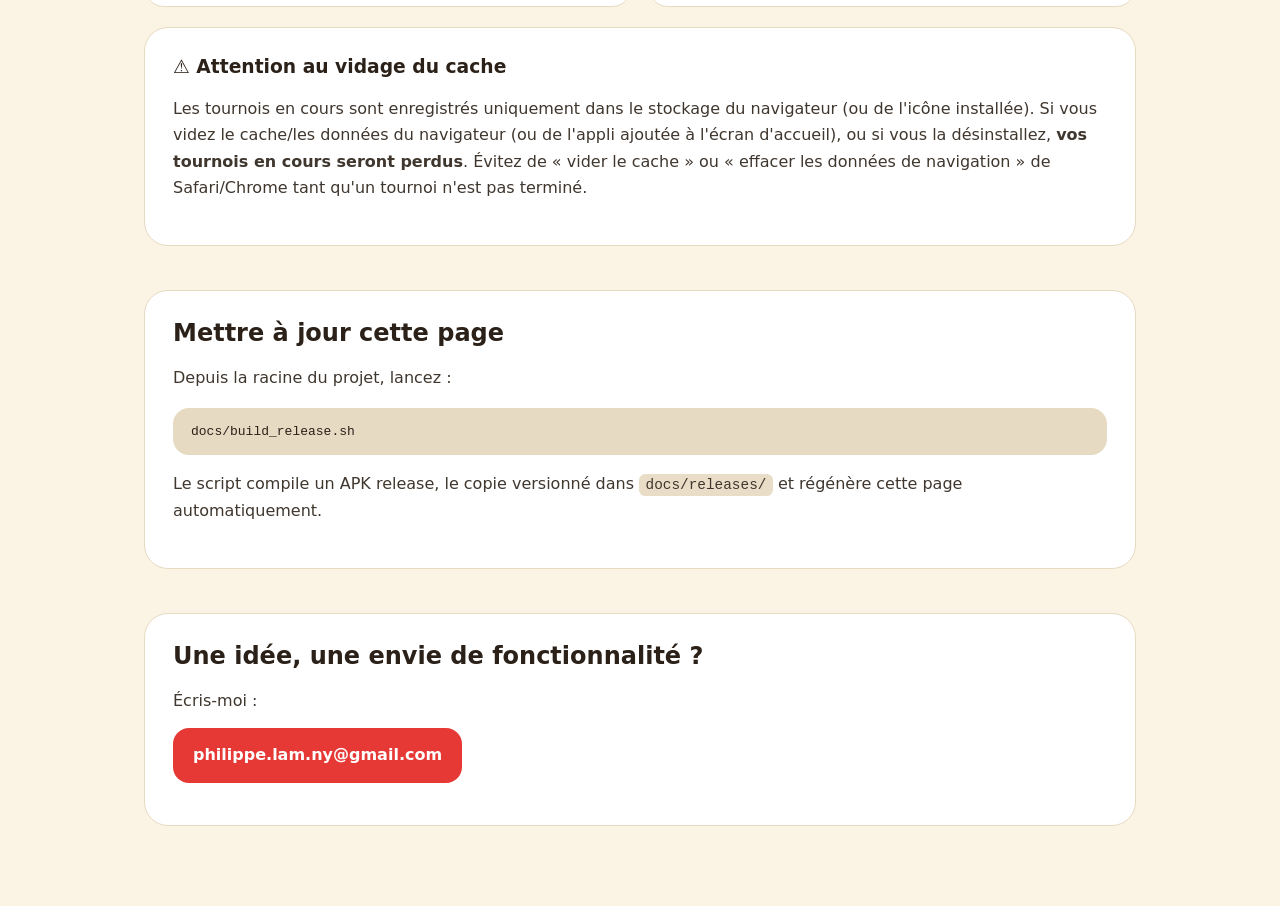
==== commit f3998f9a: "Instruction pour mettre le racourcis" ====
--- a/docs/index.html
+++ b/docs/index.html
@@ -73,6 +73,35 @@
       </ul>
     </section>
 
+    <section id="ajout-ecran-accueil">
+      <h2>Ajouter l'appli web à l'écran d'accueil</h2>
+      <p>Sur iPhone comme sur Android, l'appli web peut s'installer comme une vraie icône, sans passer par un store.</p>
+      <div class="features-grid">
+        <div class="feature-card">
+          <h3>📱 iPhone / iPad (Safari)</h3>
+          <p>
+            1. Ouvrez <a href="appli/">l'appli web</a> dans Safari.<br />
+            2. Appuyez sur le bouton Partager (le carré avec la flèche vers le haut).<br />
+            3. Choisissez « Sur l'écran d'accueil ».<br />
+            4. Validez avec « Ajouter ».
+          </p>
+        </div>
+        <div class="feature-card">
+          <h3>🤖 Android (Chrome)</h3>
+          <p>
+            1. Ouvrez <a href="appli/">l'appli web</a> dans Chrome.<br />
+            2. Appuyez sur le menu ⋮ en haut à droite.<br />
+            3. Choisissez « Ajouter à l'écran d'accueil » (ou « Installer l'application »).<br />
+            4. Validez avec « Ajouter » / « Installer ».
+          </p>
+        </div>
+      </div>
+      <div class="callout" style="margin-top: 20px;">
+        <h3 style="margin-top:0;">⚠️ Attention au vidage du cache</h3>
+        <p>Les tournois en cours sont enregistrés uniquement dans le stockage du navigateur (ou de l'icône installée). Si vous videz le cache/les données du navigateur (ou de l'appli ajoutée à l'écran d'accueil), ou si vous la désinstallez, <strong>vos tournois en cours seront perdus</strong>. Évitez de « vider le cache » ou « effacer les données de navigation » de Safari/Chrome tant qu'un tournoi n'est pas terminé.</p>
+      </div>
+    </section>
+
     <section class="callout">
       <h2>Mettre à jour cette page</h2>
       <p>Depuis la racine du projet, lancez :</p>
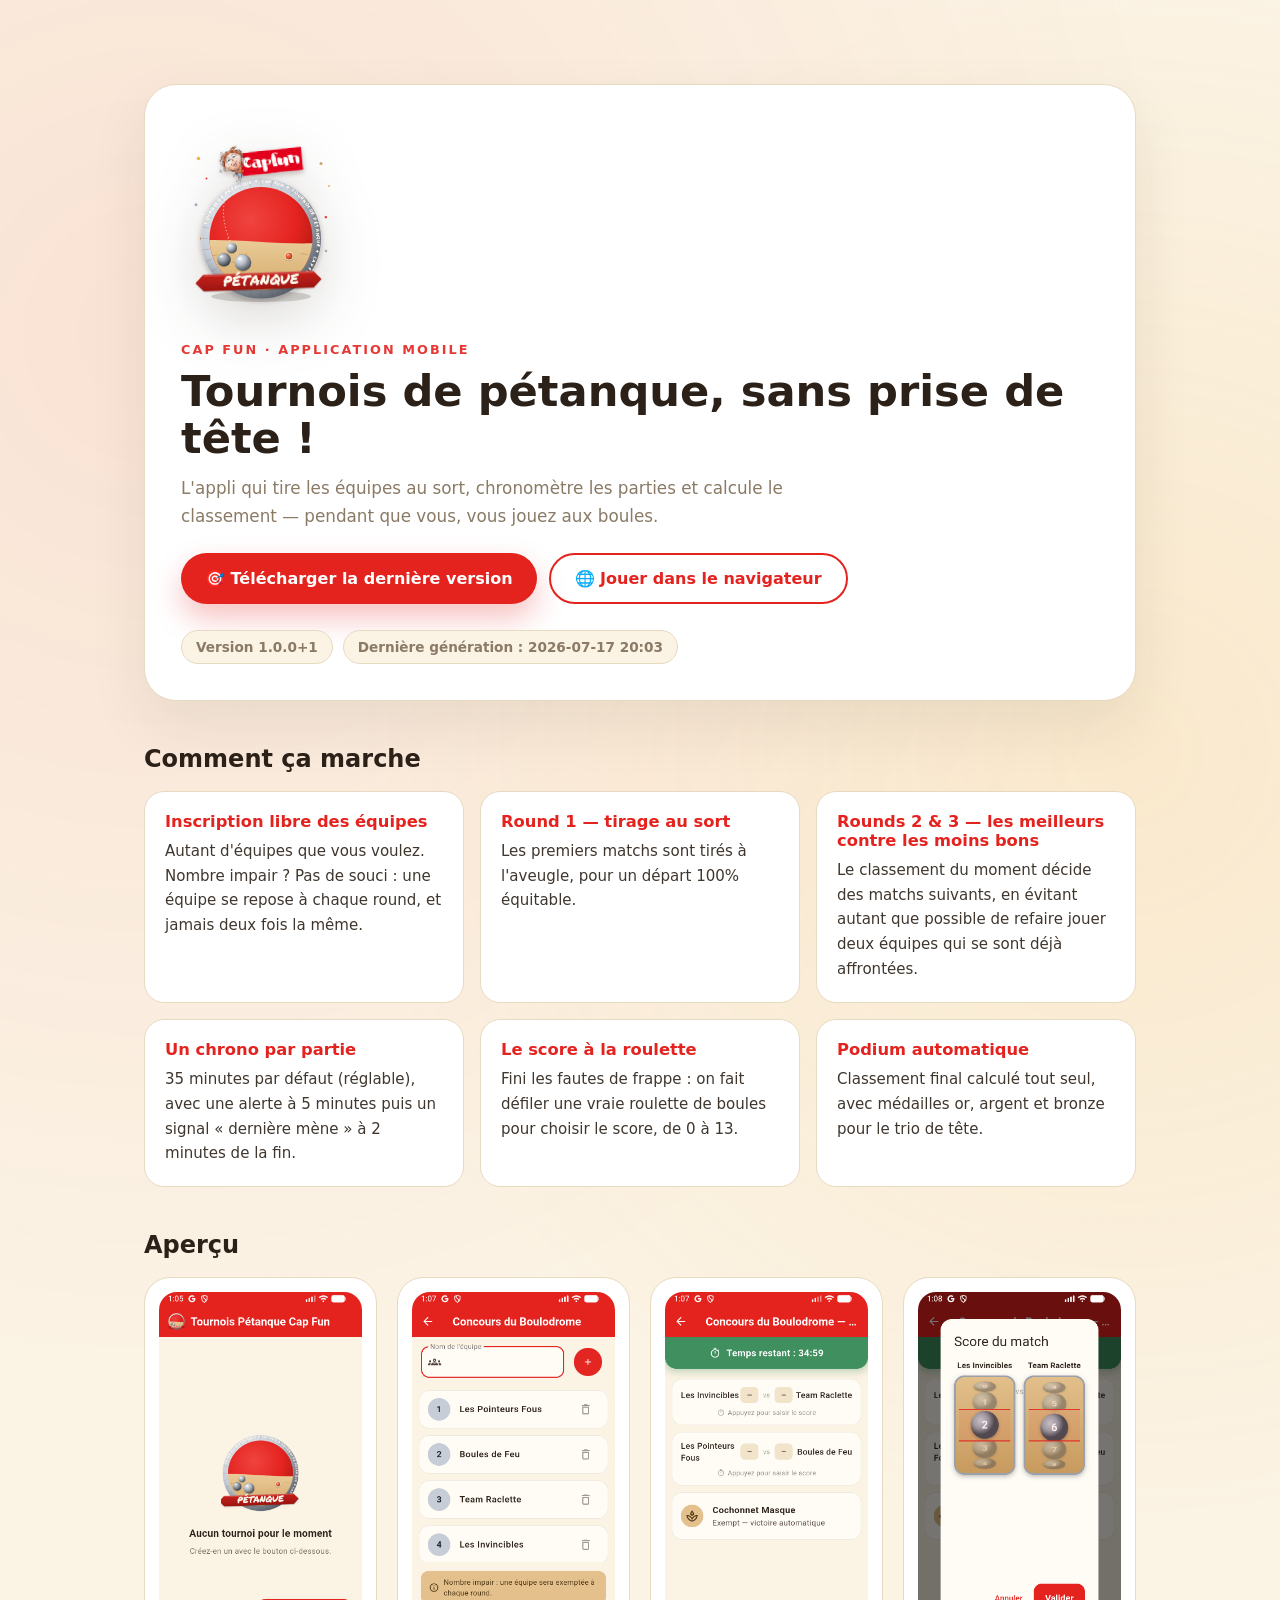
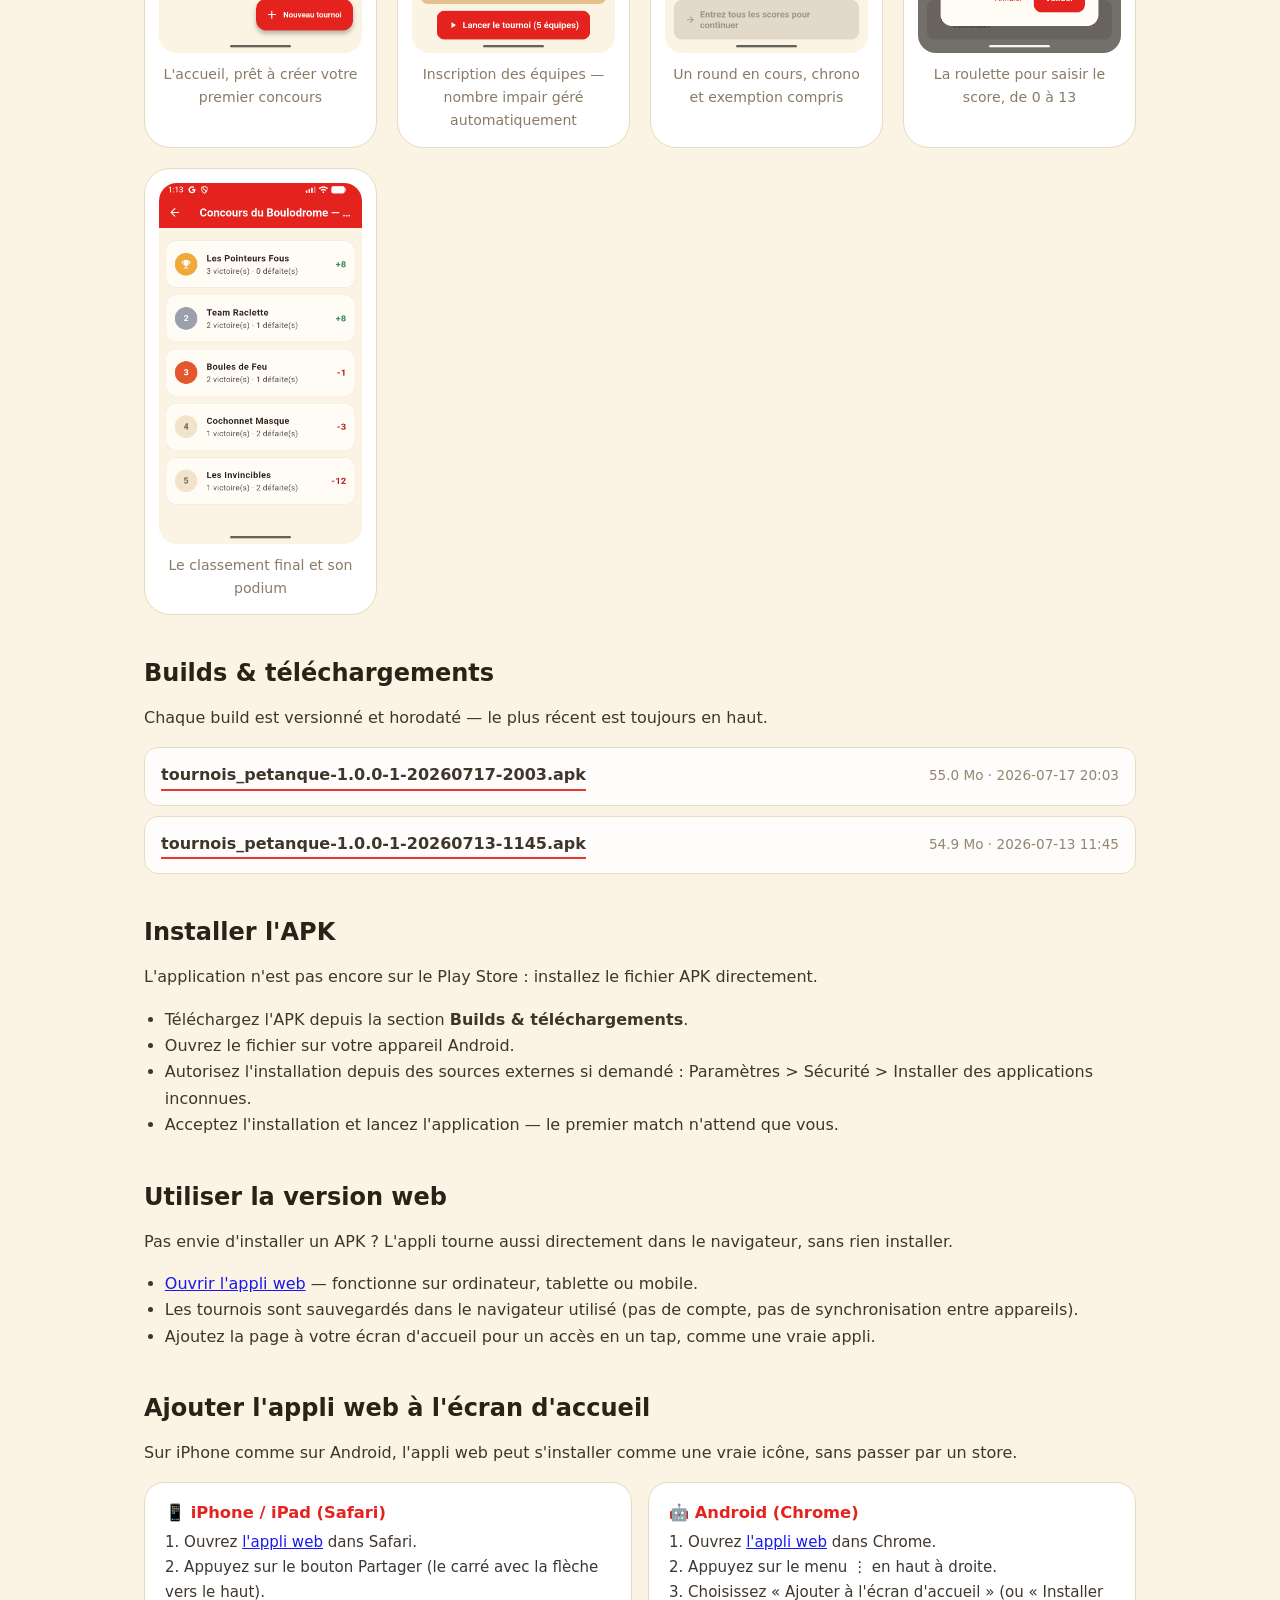
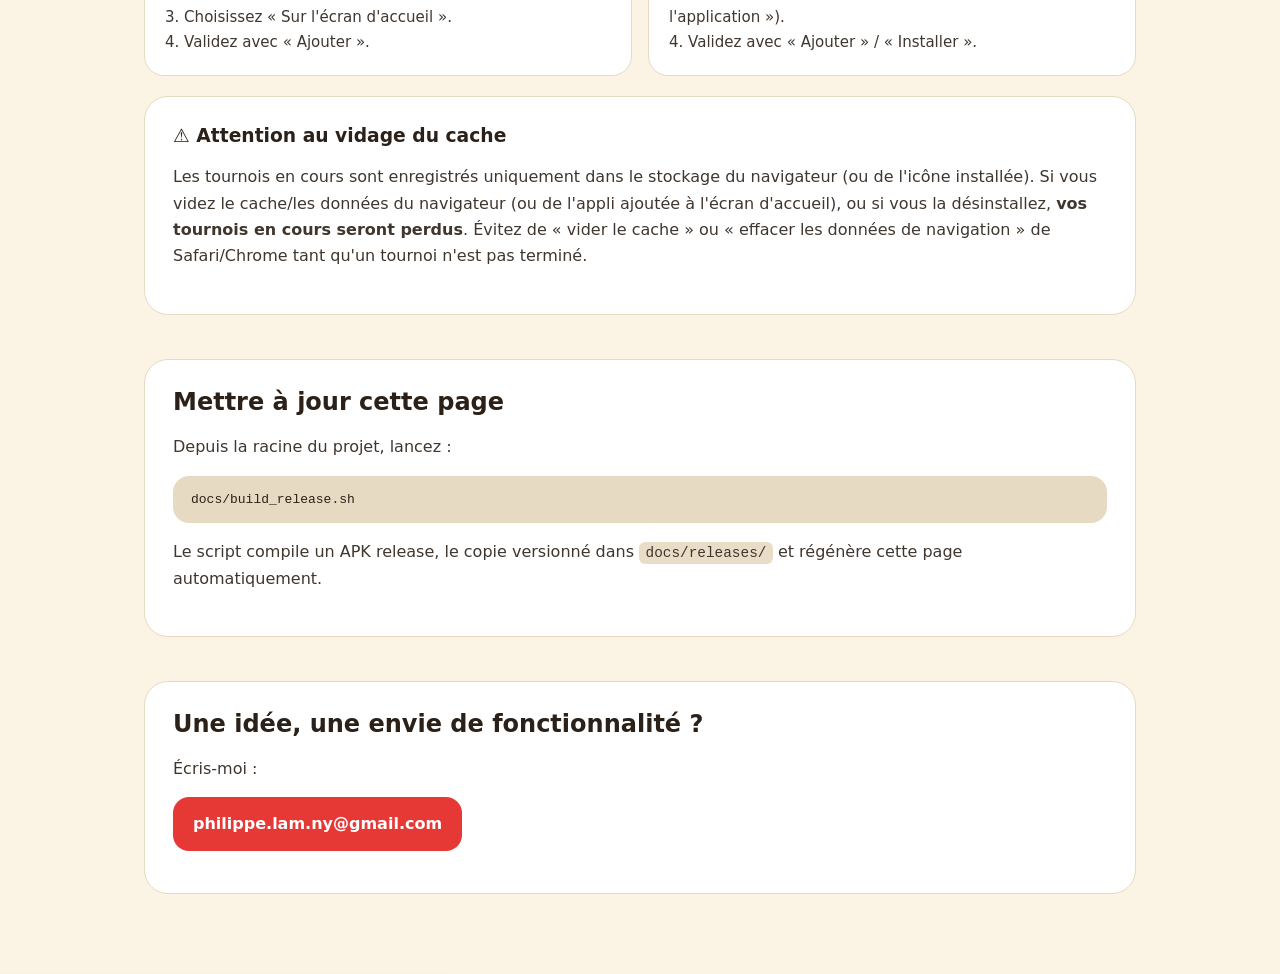
==== commit cb141b0e: "push new" ====
--- a/docs/index.html
+++ b/docs/index.html
@@ -19,14 +19,14 @@
           <h1>Tournois de pétanque, sans prise de tête !</h1>
           <p class="subtitle">L'appli qui tire les équipes au sort, chronomètre les parties et calcule le classement — pendant que vous, vous jouez aux boules.</p>
           <div class="hero-ctas">
-            <a class="cta" href="releases/tournois_petanque-1.0.0-1-20260713-1145.apk" download>🎯 Télécharger la dernière version</a>
+            <a class="cta" href="releases/tournois_petanque-1.0.0-1-20260717-2003.apk" download>🎯 Télécharger la dernière version</a>
             <a class="cta secondary" href="appli/">🌐 Jouer dans le navigateur</a>
           </div>
         </div>
       </div>
       <div class="hero-badges">
         <span>Version 1.0.0+1</span>
-        <span>Dernière génération : 2026-07-13 11:45</span>
+        <span>Dernière génération : 2026-07-17 20:03</span>
       </div>
     </section>
 
@@ -48,7 +48,7 @@
       <h2>Builds &amp; téléchargements</h2>
       <p>Chaque build est versionné et horodaté — le plus récent est toujours en haut.</p>
       <ul class="link-list release-list">
-        <li><a href="releases/tournois_petanque-1.0.0-1-20260713-1145.apk" download>tournois_petanque-1.0.0-1-20260713-1145.apk</a><span class="meta">54.9 Mo · 2026-07-13 11:45</span></li>
+        <li><a href="releases/tournois_petanque-1.0.0-1-20260717-2003.apk" download>tournois_petanque-1.0.0-1-20260717-2003.apk</a><span class="meta">55.0 Mo · 2026-07-17 20:03</span></li><li><a href="releases/tournois_petanque-1.0.0-1-20260713-1145.apk" download>tournois_petanque-1.0.0-1-20260713-1145.apk</a><span class="meta">54.9 Mo · 2026-07-13 11:45</span></li>
       </ul>
     </section>
 
